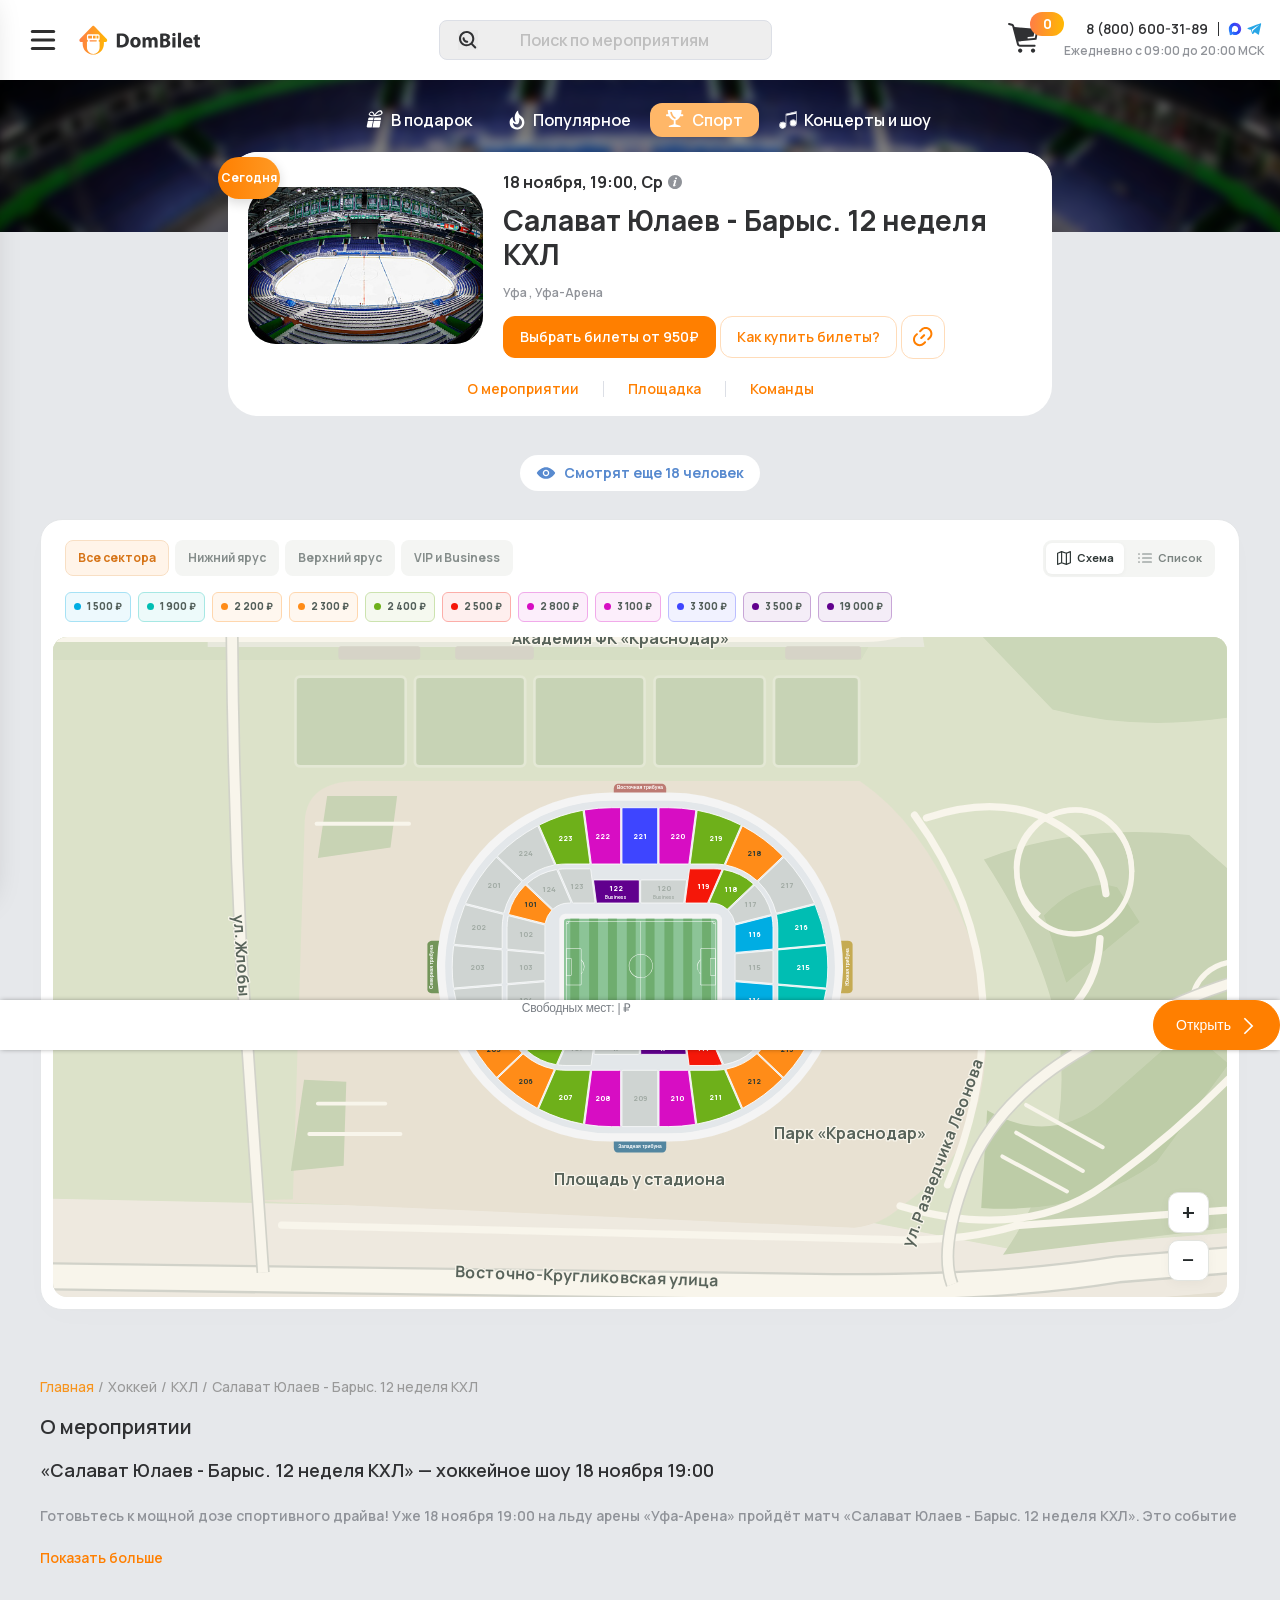
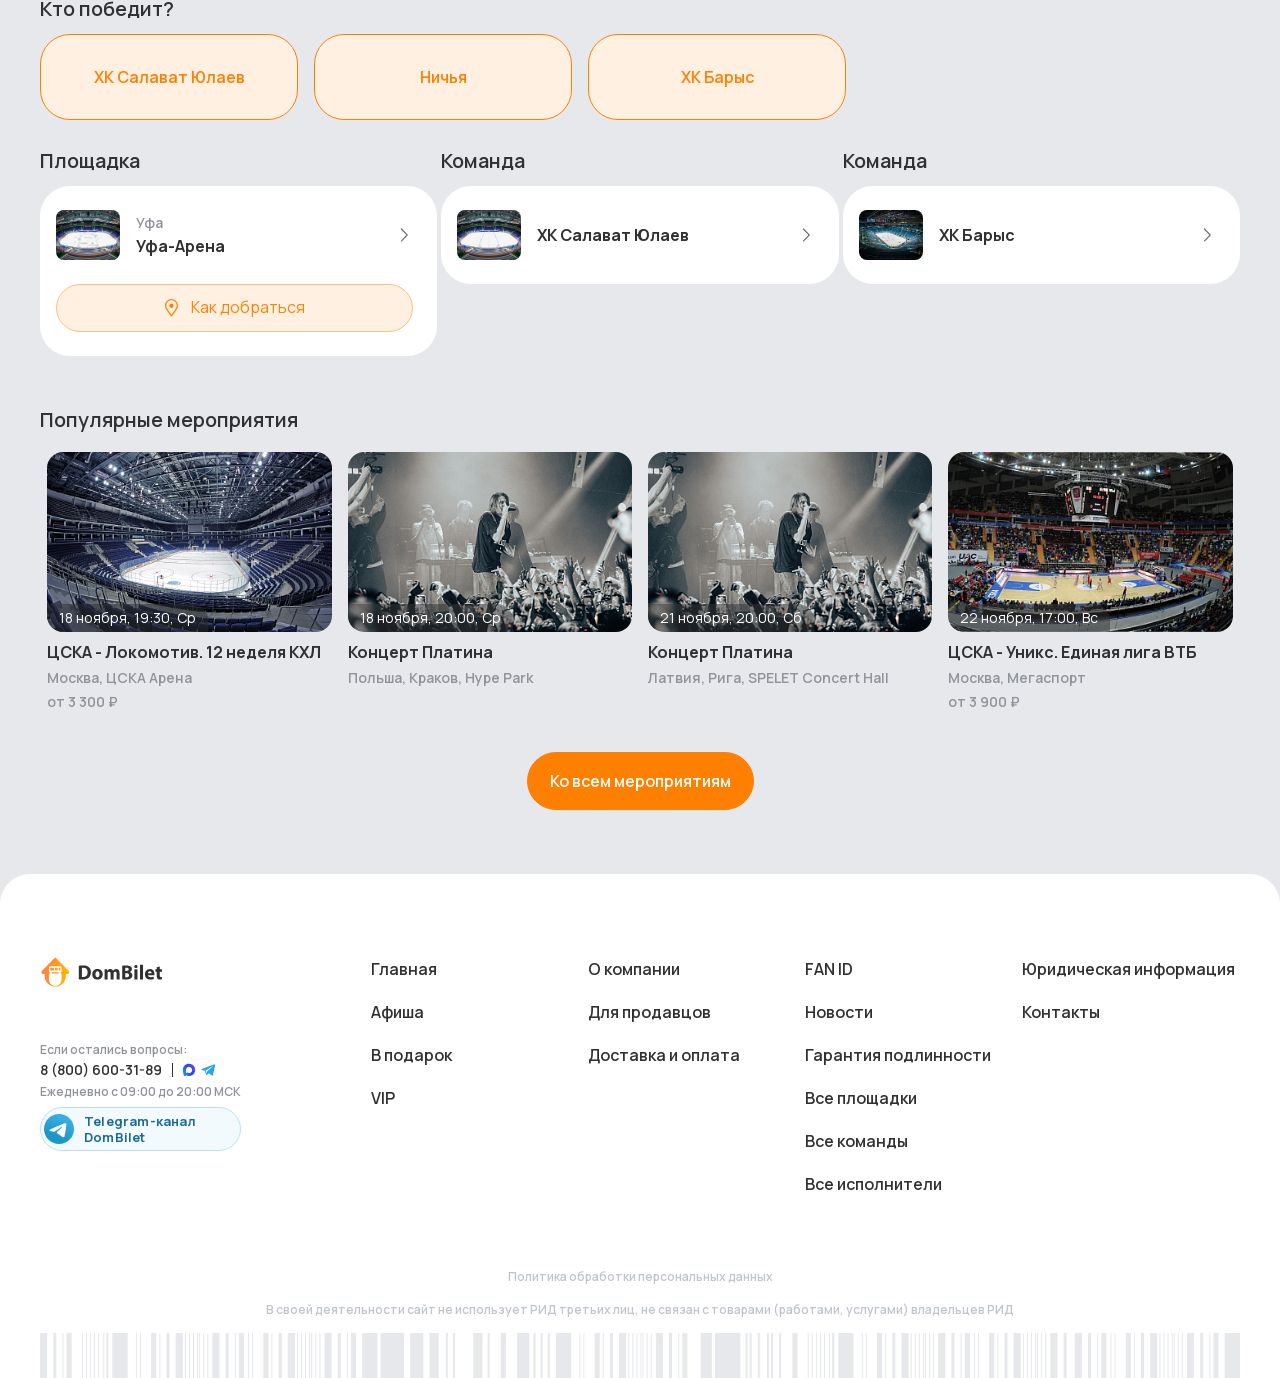
==== site/krasnodar/index.html @ 5fb75d9f "Separate Yas Marina premium zones from nearby objects" ====
<!DOCTYPE html>

<html class="webp" lang="ru">
<head>
<meta content="default-src 'self' data: blob:; script-src 'self' 'unsafe-inline' 'unsafe-eval'; style-src 'self' 'unsafe-inline'; img-src 'self' data: blob:; connect-src 'self'; font-src 'self' data:; form-action 'none'; frame-src 'none';" http-equiv="Content-Security-Policy"/><title>Салават Юлаев - Барыс. 12 неделя КХЛ,  Уфа, 18 ноября 19:00 — купить билеты на dombilet.ru</title>
<meta charset="utf-8"/>
<meta content="#FFFFFF" name="theme-color"/>
<meta content="telephone=no" name="format-detection"/>
<meta content="width=device-width, initial-scale=1.0" name="viewport"/>
<meta content="927cb28ad1be126b" name="yandex-verification"/>
<meta content="4dB3O5tws-q_3a4sKENKwFu6H9sQXQCLOlvoJntcr1E" name="google-site-verification"/>
<link href="../assets/3c4cfeed8372-favicon.ico" rel="icon" sizes="any"/>
<link href="../assets/720927003d61-favicon.svg" rel="icon" type="image/svg+xml"/>
<link href="../assets/5d8e3d32ad86-apple-touch-icon.png" rel="apple-touch-icon"/>
<link href="../assets/6e34c2280c79-site.webmanifest" rel="manifest"/>
<link href="../assets/3c4cfeed8372-favicon.ico" rel="shortcut icon"/>
<meta content="text/html; charset=utf-8" http-equiv="Content-Type"/>
<meta content="index, follow" name="robots"/>
<meta content="Keywords" name="keywords"/>
<meta content="Билеты на Салават Юлаев - Барыс. 12 неделя КХЛ, Уфа. Начало 18 ноября 19:00 на площадке Уфа-Арена. Выбирайте лучшие места и покупайте билеты с гарантией подлинности на dombilet.ru быстро, удобно, безопасно." name="description"/>
<link href="https://dombilet.ru/sport/hockey/khl/salavat-yulaev-barys-12-nedelya-kkhl/" rel="canonical"/>
<link href="../assets/f76cd9af6daa-page_17370873069738db4c8d6cca60e03076_v1.css?v=20261118-fonts" rel="stylesheet" type="text/css"/>
<link data-template-style="true" href="../assets/5791c54c05a1-template_c410a1cf20f54727c62c4acd4403682b_v1.css?v=20261118-fonts" rel="stylesheet" type="text/css"/>
<script>if(!window.BX)window.BX={};if(!window.BX.message)window.BX.message=function(mess){if(typeof mess==='object'){for(let i in mess) {BX.message[i]=mess[i];} return true;}};</script>
<script>(window.BX||top.BX).message({"JS_CORE_LOADING":"Загрузка...","JS_CORE_NO_DATA":"- Нет данных -","JS_CORE_WINDOW_CLOSE":"Закрыть","JS_CORE_WINDOW_EXPAND":"Развернуть","JS_CORE_WINDOW_NARROW":"Свернуть в окно","JS_CORE_WINDOW_SAVE":"Сохранить","JS_CORE_WINDOW_CANCEL":"Отменить","JS_CORE_WINDOW_CONTINUE":"Продолжить","JS_CORE_H":"ч","JS_CORE_M":"м","JS_CORE_S":"с","JSADM_AI_HIDE_EXTRA":"Скрыть лишние","JSADM_AI_ALL_NOTIF":"Показать все","JSADM_AUTH_REQ":"Требуется авторизация!","JS_CORE_WINDOW_AUTH":"Войти","JS_CORE_IMAGE_FULL":"Полный размер"});</script>
<script src="../assets/1ee7920799cd-core.min.js"></script>
<script>BX.Runtime.registerExtension({"name":"main.core","namespace":"BX","loaded":true});</script>
<script>BX.setJSList(["\/bitrix\/js\/main\/core\/core_ajax.js","\/bitrix\/js\/main\/core\/core_promise.js","\/bitrix\/js\/main\/polyfill\/promise\/js\/promise.js","\/bitrix\/js\/main\/loadext\/loadext.js","\/bitrix\/js\/main\/loadext\/extension.js","\/bitrix\/js\/main\/polyfill\/promise\/js\/promise.js","\/bitrix\/js\/main\/polyfill\/find\/js\/find.js","\/bitrix\/js\/main\/polyfill\/includes\/js\/includes.js","\/bitrix\/js\/main\/polyfill\/matches\/js\/matches.js","\/bitrix\/js\/ui\/polyfill\/closest\/js\/closest.js","\/bitrix\/js\/main\/polyfill\/fill\/main.polyfill.fill.js","\/bitrix\/js\/main\/polyfill\/find\/js\/find.js","\/bitrix\/js\/main\/polyfill\/matches\/js\/matches.js","\/bitrix\/js\/main\/polyfill\/core\/dist\/polyfill.bundle.js","\/bitrix\/js\/main\/core\/core.js","\/bitrix\/js\/main\/polyfill\/intersectionobserver\/js\/intersectionobserver.js","\/bitrix\/js\/main\/lazyload\/dist\/lazyload.bundle.js","\/bitrix\/js\/main\/polyfill\/core\/dist\/polyfill.bundle.js","\/bitrix\/js\/main\/parambag\/dist\/parambag.bundle.js"]);
</script>
<script>BX.Runtime.registerExtension({"name":"jquery","namespace":"window","loaded":true});</script>
<script>(window.BX||top.BX).message({"LANGUAGE_ID":"ru","FORMAT_DATE":"DD.MM.YYYY","FORMAT_DATETIME":"DD.MM.YYYY HH:MI:SS","COOKIE_PREFIX":"BITRIX_SM","SERVER_TZ_OFFSET":"10800","UTF_MODE":"Y","SITE_ID":"s1","SITE_DIR":"\/","USER_ID":"","SERVER_TIME":1794953131,"USER_TZ_OFFSET":0,"USER_TZ_AUTO":"Y","bitrix_sessid":"2fbe5c53769d8d0bcac6fee58060490a"});</script>
<script src="../assets/fd24740e4cf0-jquery-1.12.4.min.js"></script><script src="../fixtures.js"></script><script src="../local-preview.js?v=6"></script>
<script>BX.setJSList(["\/local\/templates\/dombilet2.0\/components\/bitrix\/catalog.element\/.default\/script.js","\/local\/components\/tickets\/vote\/templates\/.default\/script.js","\/local\/templates\/dombilet2.0\/components\/bitrix\/catalog.element\/.default\/js\/bootstrap.js","\/local\/templates\/dombilet2.0\/components\/bitrix\/catalog.element\/.default\/js\/leaflet.min.js","\/local\/templates\/dombilet2.0\/components\/bitrix\/catalog.element\/.default\/js\/jquery.fancybox.min.js","\/local\/templates\/dombilet2.0\/components\/bitrix\/catalog.element\/.default\/js\/LSVGLayer.js","\/local\/templates\/dombilet2.0\/components\/bitrix\/catalog.element\/.default\/js\/multiple-select.js","\/local\/templates\/dombilet2.0\/components\/bitrix\/catalog.element\/.default\/js\/csrf.js","\/local\/templates\/dombilet2.0\/components\/bitrix\/catalog.element\/.default\/js\/SmoothWheelZoom.js","\/local\/templates\/dombilet2.0\/components\/bitrix\/catalog.element\/.default\/js\/jquery.sticky-kit.js","\/local\/templates\/dombilet2.0\/components\/bitrix\/catalog.element\/.default\/js\/init_interface.js","\/local\/templates\/dombilet2.0\/components\/bitrix\/catalog.element\/.default\/js\/script_buy.js","\/local\/templates\/dombilet2.0\/assets\/js\/country-data.js","\/local\/templates\/dombilet2.0\/assets\/js\/simple-phone-mask.js","\/bitrix\/components\/bitrix\/search.title\/script.js","\/local\/templates\/dombilet2.0\/components\/bitrix\/search.title\/top-menu\/script.js","\/local\/templates\/dombilet2.0\/components\/bitrix\/search.title\/popup-search\/script.js","\/local\/components\/tickets\/top.button\/templates\/.default\/script.js"]);</script>
<script>BX.setCSSList(["\/local\/templates\/dombilet2.0\/components\/bitrix\/catalog.element\/.default\/style.css","\/local\/components\/tickets\/vote\/templates\/.default\/style.css","\/local\/templates\/dombilet2.0\/components\/bitrix\/catalog.element\/.default\/css\/bootstrap.css","\/local\/templates\/dombilet2.0\/components\/bitrix\/catalog.element\/.default\/css\/leaflet.css","\/local\/templates\/dombilet2.0\/components\/bitrix\/catalog.element\/.default\/css\/jquery.fancybox.min.css","\/local\/templates\/dombilet2.0\/assets\/css\/simple-phone-mask.css","\/local\/templates\/dombilet2.0\/components\/bitrix\/breadcrumb\/dombilet.sections\/style.css","\/local\/templates\/dombilet2.0\/assets\/css\/style.min.css","\/local\/templates\/dombilet2.0\/components\/bitrix\/search.title\/top-menu\/style.css","\/local\/templates\/dombilet2.0\/components\/bitrix\/search.title\/popup-search\/style.css","\/local\/components\/tickets\/group.tickets.popup\/templates\/orange\/style.css","\/local\/components\/tickets\/top.button\/templates\/.default\/style.css"]);</script>
<script src="../assets/39234f7bb2ab-template_602bebb4aa63c55a0d07e5e7d545b775_v1.js"></script>
<script src="../assets/441320418728-page_9b06301712d794bcfd93d928ab07b9fc_v1.js"></script>
<!-- Подключение метатегов и стилей -->
</head>
<body class="">
<div hidden="" id="sm-menu-content">
<a href="https://dombilet.ru/">
<img alt="Картинка" class="sm-logo" loading="lazy" src="../assets/a990c247d8c1-logo.svg"/>
</a>
<ul class="sm-menu-points">
<li><a href="https://dombilet.ru/afisha/">Афиша</a></li>
<li><a href="https://dombilet.ru/sertificat/">В подарок</a></li>
<li><a href="https://dombilet.ru/vip/">VIP</a></li>
<li><a href="https://dombilet.ru/team/">Все команды</a></li>
<li><a href="https://dombilet.ru/stadium/">Все площадки</a></li>
<li><a href="https://dombilet.ru/artist/">Все исполнители</a></li>
<li><a href="https://dombilet.ru/about-company/">О компании</a></li>
<li><a href="https://dombilet.ru/authenticity-guarantee/">Гарантия подлинности</a></li>
<li><a href="https://dombilet.ru/delivery-and-payment/">Доставка и оплата</a></li>
<li><a href="https://dombilet.ru/for-sellers/">Для продавцов</a></li>
<li><a href="https://dombilet.ru/fan-id/">FAN ID</a></li>
<li><a href="https://dombilet.ru/news/">Новости</a></li>
<li><a href="https://dombilet.ru/legal/offer/">Оферта</a></li>
<li><a href="https://dombilet.ru/contacts/">Контакты</a></li>
</ul>
<div class="contacts-info_wrapper sm-contacts-info">
<div class="contacts-info__text sm-first-text">Если остались вопросы:</div>
<div class="contacts-info__row">
<a class="contacts-info__phone" href="tel:88006003189">8 (800) 600-31-89</a>
<a class="contacts-info__whatsapp" href="https://max.ru/u/f9LHodD0cOLI2wngvTqgyMmjynvBsDkiEKffX438UYBsqbY5XTEf1xtTW04" target="_blank">
<img alt="Max" src="../assets/a9525af520ec-max.svg"/>
</a>
<a class="contacts-info__telegram" href="https://t.me/+79283333755?text=%D0%97%D0%B4%D1%80%D0%B0%D0%B2%D1%81%D1%82%D0%B2%D1%83%D0%B9%D1%82%D0%B5%21%0A%D0%9F%D0%B8%D1%88%D1%83%20%D0%B2%D0%B0%D0%BC%20%D1%81%20%D1%81%D0%B0%D0%B9%D1%82%D0%B0%20dombilet.ru%0A%D0%BF%D0%BE%20%D1%81%D0%BB%D0%B5%D0%B4%D1%83%D1%8E%D1%89%D0%B5%D0%BC%D1%83%20%D0%B2%D0%BE%D0%BF%D1%80%D0%BE%D1%81%D1%83%3A%0A" target="_blank">
<img alt="Telegram" src="../assets/641e4399e596-tg.svg"/>
</a>
</div>
<div class="contacts-info__text">Ежедневно с 09:00 до 20:00 МСК</div>
<a class="tg-button mobile_place" href="https://t.me/s/DomBilet_Concierge/" rel="noopener noreferrer" target="_blank">
<span class="tg-icon">
<svg fill="none" height="48" viewbox="0 0 48 48" width="48" xmlns="http://www.w3.org/2000/svg">
<path d="M24 48C37.2548 48 48 37.2548 48 24C48 10.7452 37.2548 0 24 0C10.7452 0 0 10.7452 0 24C0 37.2548 10.7452 48 24 48Z" fill="url(#paint0_linear_burger)"></path>
<path d="M8.93822 25.174C11.7438 23.6286 14.8756 22.3388 17.8018 21.0424C22.836 18.919 27.8902 16.8324 32.9954 14.8898C33.9887 14.5588 35.7734 14.2351 35.9484 15.7071C35.8526 17.7907 35.4584 19.8621 35.188 21.9335C34.5017 26.4887 33.7085 31.0283 32.935 35.5685C32.6685 37.0808 30.774 37.8637 29.5618 36.8959C26.6486 34.9281 23.713 32.9795 20.837 30.9661C19.8949 30.0088 20.7685 28.6341 21.6099 27.9505C24.0093 25.5859 26.5539 23.5769 28.8279 21.0901C29.4413 19.6088 27.6289 20.8572 27.0311 21.2397C23.7463 23.5033 20.5419 25.9051 17.0787 27.8945C15.3097 28.8683 13.2479 28.0361 11.4797 27.4927C9.89428 26.8363 7.57106 26.175 8.93806 25.1741L8.93822 25.174Z" fill="white"></path>
<defs>
<lineargradient gradientunits="userSpaceOnUse" id="paint0_linear_burger" x1="18.0028" x2="6.0028" y1="2.0016" y2="30">
<stop stop-color="#37AEE2"></stop>
<stop offset="1" stop-color="#1E96C8"></stop>
</lineargradient>
</defs>
</svg>
</span>
<span class="tg-text">Telegram-канал DomBilet</span>
</a>
</div>
</div>
<script type="application/ld+json">
{
    "@context": "https://schema.org",
    "@type": "SiteNavigationElement",
    "@id": "https://dombilet.ru/#nav-main",
    "name": "Главное меню",
    "hasPart": [
        {
            "@type": "SiteNavigationElement",
            "position": 1,
            "name": "Афиша",
            "url": "https://dombilet.ru/afisha/"
        },
        {
            "@type": "SiteNavigationElement",
            "position": 2,
            "name": "В подарок",
            "url": "https://dombilet.ru/sertificat/"
        },
        {
            "@type": "SiteNavigationElement",
            "position": 3,
            "name": "VIP",
            "url": "https://dombilet.ru/vip/"
        },
        {
            "@type": "SiteNavigationElement",
            "position": 4,
            "name": "Все команды",
            "url": "https://dombilet.ru/team/"
        },
        {
            "@type": "SiteNavigationElement",
            "position": 5,
            "name": "Все площадки",
            "url": "https://dombilet.ru/stadium/"
        },
        {
            "@type": "SiteNavigationElement",
            "position": 6,
            "name": "Все исполнители",
            "url": "https://dombilet.ru/artist/"
        },
        {
            "@type": "SiteNavigationElement",
            "position": 7,
            "name": "О компании",
            "url": "https://dombilet.ru/about-company/"
        },
        {
            "@type": "SiteNavigationElement",
            "position": 8,
            "name": "Гарантия подлинности",
            "url": "https://dombilet.ru/authenticity-guarantee/"
        },
        {
            "@type": "SiteNavigationElement",
            "position": 9,
            "name": "Доставка и оплата",
            "url": "https://dombilet.ru/delivery-and-payment/"
        },
        {
            "@type": "SiteNavigationElement",
            "position": 10,
            "name": "Для продавцов",
            "url": "https://dombilet.ru/for-sellers/"
        },
        {
            "@type": "SiteNavigationElement",
            "position": 11,
            "name": "FAN ID",
            "url": "https://dombilet.ru/fan-id/"
        },
        {
            "@type": "SiteNavigationElement",
            "position": 12,
            "name": "Новости",
            "url": "https://dombilet.ru/news/"
        },
        {
            "@type": "SiteNavigationElement",
            "position": 13,
            "name": "Оферта",
            "url": "https://dombilet.ru/legal/offer/"
        },
        {
            "@type": "SiteNavigationElement",
            "position": 14,
            "name": "Контакты",
            "url": "https://dombilet.ru/contacts/"
        }
    ]
}
</script>
<div class="wrapper">
<header class="header">
<div class="header__top top-header js-top-header" data-scroll="10" data-scroll-show="">
<div class="top-header__wrapper js-header-wrapper">
<!-- Панель администрирования -->
<div class="top-header__container event_page" data-lp="">
<div class="top-header__body">
<div class="logo-menu-wrapper">
<svg class="sm-trigger" fill="none" height="56" viewbox="0 0 56 56" width="56" xmlns="http://www.w3.org/2000/svg">
<rect fill="#2F2F2F" height="3.04348" rx="1.52174" width="24.3478" x="15.8242" y="17.9551"></rect>
<rect fill="#2F2F2F" height="3.04348" rx="1.52174" width="24.3478" x="15.8242" y="26.4785"></rect>
<rect fill="#2F2F2F" height="3.04348" rx="1.52174" width="24.3478" x="15.8242" y="35.002"></rect>
</svg>
<svg class="search-icon-to-heder hidden-desktop" data-popup="#popup-search" fill="none" height="25" viewbox="0 0 25 25" width="25" xmlns="http://www.w3.org/2000/svg">
<path d="M11.7666 0.334488C17.3849 0.619263 21.8523 5.2656 21.8525 10.9546L21.8389 11.5015C21.7232 13.7826 20.8889 15.8745 19.5576 17.5542L24.1914 22.188C24.7547 22.7513 24.7547 23.6648 24.1914 24.228C23.6282 24.791 22.7155 24.791 22.1523 24.228L17.4746 19.5513C15.7191 20.8308 13.5584 21.5874 11.2197 21.5874L10.6719 21.5737C5.23487 21.2979 0.875199 16.9385 0.599609 11.5015L0.585938 10.9546C0.586167 5.08209 5.34715 0.320816 11.2197 0.320816L11.7666 0.334488ZM11.2197 3.20558C6.94028 3.20558 3.47093 6.67521 3.4707 10.9546C3.47087 15.2341 6.94024 18.7036 11.2197 18.7036C15.4991 18.7035 18.9686 15.234 18.9688 10.9546C18.9685 6.67531 15.499 3.20574 11.2197 3.20558ZM6.99902 8.95753C7.79555 8.95753 8.44134 9.60341 8.44141 10.3999C8.44141 12.3459 10.0188 13.9233 11.9648 13.9234C12.7613 13.9234 13.4071 14.5693 13.4072 15.3657C13.4072 16.1623 12.7614 16.8081 11.9648 16.8081C8.42572 16.808 5.55664 13.9391 5.55664 10.3999C5.55671 9.60341 6.2025 8.95753 6.99902 8.95753Z" fill="#303133"></path>
</svg>
<a class="top-header__logo logo hidden-mobile" href="https://dombilet.ru/">
<img alt="Картинка" loading="lazy" src="../assets/a990c247d8c1-logo.svg"/>
</a>
</div>
<div class="top-header__menu menu">
<a class="top-header__logo logo hidden-desktop" href="https://dombilet.ru/">
<img alt="Картинка" loading="lazy" src="../assets/a990c247d8c1-logo.svg"/>
</a>
<div class="interface-box__main_top-menu main-interface-box hidden-mobile">
<div class="main-interface-box__search search-form" id="title-search-topmenu">
<form action="" class="search-form__item">
<button class="search-form__btn" type="submit">
<svg fill="none" height="18" viewbox="0 0 18 18" width="18" xmlns="http://www.w3.org/2000/svg">
<path d="M8.0498 0.00976562C12.0952 0.21467 15.3125 3.55993 15.3125 7.65625L15.3027 8.0498C15.2195 9.69229 14.6179 11.1977 13.6592 12.4072L16.9961 15.7441C17.4014 16.1497 17.4015 16.8074 16.9961 17.2129C16.5906 17.6182 15.9329 17.6181 15.5273 17.2129L12.1602 13.8457C10.8961 14.767 9.34006 15.3125 7.65625 15.3125L7.26172 15.3027C3.34721 15.1041 0.208241 11.9644 0.00976562 8.0498L0 7.65625C0 3.42794 3.42795 6.72675e-05 7.65625 0L8.0498 0.00976562ZM7.65625 2.07715C4.57501 2.07722 2.07715 4.57499 2.07715 7.65625C2.07744 10.7373 4.57518 13.2353 7.65625 13.2354C10.7373 13.2353 13.2351 10.7373 13.2354 7.65625C13.2354 4.57499 10.7375 2.07722 7.65625 2.07715ZM4.61719 6.21875C5.19071 6.21875 5.65527 6.68331 5.65527 7.25684C5.65554 8.65768 6.79152 9.79378 8.19238 9.79395C8.76581 9.79395 9.23128 10.2586 9.23145 10.832C9.23118 11.4053 8.76575 11.8711 8.19238 11.8711C5.64446 11.8709 3.57937 9.80473 3.5791 7.25684C3.5791 6.68331 4.04366 6.21875 4.61719 6.21875Z" fill="#303133"></path>
</svg>
</button>
<input autocomplete="off" class="search-form__input" data-error="Ошибка" data-placeholder="Поиск по мероприятиям" data-value="Поиск по мероприятиям" id="title-search-input-topmenu" name="q" placeholder="Поиск по мероприятиям" type="text"/>
<button class="search-form__btn search-form__btn_reset search-form__btn_reset-hidden" id="searchClose" style="background-color: transparent;" type="reset">
<svg fill="none" height="18" viewbox="0 0 13 13" width="18" xmlns="http://www.w3.org/2000/svg">
<path d="M5.50987 6.125L4.26562 4.89431C4.18367 4.80302 4.14269 4.69817 4.14269 4.57975C4.14269 4.46133 4.186 4.35881 4.27262 4.27219C4.35925 4.18556 4.46177 4.14225 4.58019 4.14225C4.6986 4.14225 4.80346 4.18323 4.89475 4.26519L6.12544 5.50944L7.35612 4.26519C7.48387 4.14677 7.62738 4.11031 7.78662 4.15581C7.94588 4.20131 8.0484 4.30383 8.09419 4.46338C8.13998 4.62292 8.10352 4.76642 7.98481 4.89388L6.74056 6.12456L7.98481 7.35525C8.10323 7.483 8.13969 7.6265 8.09419 7.78575C8.04869 7.945 7.94617 8.04752 7.78662 8.09331C7.62708 8.1391 7.48358 8.10265 7.35612 7.98394L6.12544 6.73969L4.89475 7.98394C4.80346 8.0659 4.6986 8.10688 4.58019 8.10688C4.46177 8.10688 4.35925 8.06356 4.27262 7.97694C4.186 7.89031 4.14269 7.78779 4.14269 7.66938C4.14269 7.55096 4.18367 7.4461 4.26562 7.35481L5.50987 6.125ZM6.125 11.375C7.61075 11.3385 8.848 10.8258 9.83675 9.83675C10.8255 8.84771 11.3383 7.61046 11.375 6.125C11.3385 4.63925 10.8258 3.402 9.83675 2.41325C8.84771 1.4245 7.61046 0.91175 6.125 0.875C4.63925 0.911458 3.402 1.42421 2.41325 2.41325C1.4245 3.40229 0.91175 4.63954 0.875 6.125C0.911458 7.61075 1.42421 8.848 2.41325 9.83675C3.40229 10.8255 4.63954 11.3383 6.125 11.375ZM6.125 12.25C4.39308 12.2045 2.95065 11.6053 1.79769 10.4523C0.644729 9.29935 0.0455 7.85692 0 6.125C0.0455 4.39308 0.644729 2.95065 1.79769 1.79769C2.95065 0.644729 4.39308 0.0455 6.125 0C7.85692 0.0455 9.29935 0.644729 10.4523 1.79769C11.6053 2.95065 12.2045 4.39308 12.25 6.125C12.2045 7.85692 11.6053 9.29935 10.4523 10.4523C9.29935 11.6053 7.85692 12.2045 6.125 12.25Z" fill="#C1C5C9"></path>
</svg>
</button>
</form>
<div class="search-form__menu menu-search"></div>
</div>
</div>
<script>
	BX.ready(function(){
		new JCTitleSearchNewTopMenu({
			'AJAX_PAGE' : '/sport/hockey/khl/salavat-yulaev-barys-12-nedelya-kkhl/',
			'CONTAINER_ID': 'title-search-topmenu',
			'INPUT_ID': 'title-search-input-topmenu',
			'MIN_QUERY_LEN': 2
		});
	});
</script>
</div>
<div class="top-header__contacts contacts-info">
<a class="cart-info-link" href="https://dombilet.ru/cart/">
<span class="cart-sticker cart-count-products">0</span>
<svg fill="none" height="30" viewbox="0 0 31 30" width="31" xmlns="http://www.w3.org/2000/svg">
<path clip-rule="evenodd" d="M12.1818 25.3829C13.3729 25.3831 14.339 26.3489 14.339 27.5402C14.3386 28.731 13.3727 29.6962 12.1818 29.6964C10.9909 29.6963 10.0249 28.731 10.0246 27.5402C10.0246 26.3489 10.9906 25.3831 12.1818 25.3829ZM25.0382 25.3829C26.2291 25.3833 27.1943 26.3483 27.1945 27.5392C27.1944 28.7301 26.2292 29.696 25.0382 29.6964C23.8471 29.6963 22.8811 28.7303 22.881 27.5392C22.8812 26.3481 23.8472 25.3831 25.0382 25.3829ZM0.0333429 0.744267C0.174796 0.210804 0.722517 -0.107481 1.256 0.0333297L4.09877 0.787236C5.14338 1.06436 5.958 1.8823 6.23159 2.92786L6.51967 4.02845L29.547 6.04602C29.7523 6.06392 29.9406 6.16688 30.0665 6.3302C30.1919 6.49358 30.2432 6.70236 30.2081 6.9054L28.5861 16.2316C28.5289 16.558 28.2607 16.8063 27.9308 16.838L10.3107 18.5197L10.9406 20.9259C11.0558 21.3654 11.454 21.6717 11.9083 21.672H26.5812C27.1332 21.6722 27.581 22.12 27.5812 22.672C27.5811 23.224 27.1332 23.6718 26.5812 23.672H11.9083C10.5443 23.6717 9.35136 22.7514 9.006 21.4318L4.29701 3.43372C4.2058 3.08525 3.93425 2.81222 3.58608 2.71985L0.74428 1.96692C0.211133 1.82518 -0.107567 1.27761 0.0333429 0.744267ZM27.3888 8.0802C26.9822 8.00271 26.5897 8.26938 26.5119 8.67591L25.5939 13.4825L20.1603 14.1017C19.749 14.1486 19.4537 14.5205 19.5001 14.9318C19.547 15.3433 19.9187 15.6388 20.3302 15.5919L26.3126 14.9113L26.8615 14.8488L26.965 14.3068L27.9855 8.95716C28.0628 8.55043 27.7955 8.15779 27.3888 8.0802Z" fill="#303133" fill-rule="evenodd"></path>
</svg>
</a>
<div class="contacts-info_wrapper hidden-mobile">
<div class="contacts-info__text">Если остались вопросы:</div>
<div class="contacts-info__row">
<a class="contacts-info__phone" href="tel:88006003189">8 (800) 600-31-89</a>
<a class="contacts-info__whatsapp" href="https://max.ru/u/f9LHodD0cOLI2wngvTqgyMmjynvBsDkiEKffX438UYBsqbY5XTEf1xtTW04" target="_blank">
<img alt="Max" src="../assets/a9525af520ec-max.svg"/>
</a>
<a class="contacts-info__telegram" href="https://t.me/+79283333755?text=%D0%97%D0%B4%D1%80%D0%B0%D0%B2%D1%81%D1%82%D0%B2%D1%83%D0%B9%D1%82%D0%B5%21%0A%D0%9F%D0%B8%D1%88%D1%83%20%D0%B2%D0%B0%D0%BC%20%D1%81%20%D1%81%D0%B0%D0%B9%D1%82%D0%B0%20dombilet.ru%0A%D0%BF%D0%BE%20%D1%81%D0%BB%D0%B5%D0%B4%D1%83%D1%8E%D1%89%D0%B5%D0%BC%D1%83%20%D0%B2%D0%BE%D0%BF%D1%80%D0%BE%D1%81%D1%83%3A%0A" target="_blank">
<img alt="Telegram" src="../assets/641e4399e596-tg.svg"/>
</a>
</div>
<div class="contacts-info__text">Ежедневно с 09:00 до 20:00 МСК</div>
</div>
</div>
</div>
</div>
</div>
</div>
<div class="header__body body-header event_page" style="background-image: url(../assets/f3dfbfe6ab80-zxmy34wfqvzfbhjkre1frn9cy9cjg8rr.jpeg)">
<div class="body-header__container">
<div class="body-header__content">
<div class="mobile-menu__icon-wrapper">
<svg class="sm-trigger icon-menu" fill="none" height="56" viewbox="0 0 56 56" width="56" xmlns="http://www.w3.org/2000/svg">
<rect fill="#fff" height="3.04348" rx="1.52174" width="24.3478" x="15.8242" y="17.9551"></rect>
<rect fill="#fff" height="3.04348" rx="1.52174" width="24.3478" x="15.8242" y="26.4785"></rect>
<rect fill="#fff" height="3.04348" rx="1.52174" width="24.3478" x="15.8242" y="35.002"></rect>
</svg>
<svg class="search-icon-mob" data-popup="#popup-search" fill="none" height="25" viewbox="0 0 25 25" width="25" xmlns="http://www.w3.org/2000/svg">
<path d="M10.8662 0.0136719C16.3269 0.290332 20.6689 4.80555 20.6689 10.335L20.6562 10.8662C20.5494 12.9747 19.8082 14.9145 18.623 16.5039L24.0986 21.9785C24.6841 22.5642 24.684 23.5139 24.0986 24.0996C23.5128 24.6854 22.5623 24.6854 21.9766 24.0996L16.501 18.624C14.7793 19.9066 12.6469 20.6689 10.335 20.6689L9.80273 20.6562C4.51831 20.3883 0.281406 16.1507 0.0136719 10.8662L0 10.335C0 4.62728 4.62728 0 10.335 0L10.8662 0.0136719ZM10.335 3C6.28413 3 3 6.28413 3 10.335C3.00016 14.3857 6.28423 17.6689 10.335 17.6689C14.3856 17.6688 17.6688 14.3856 17.6689 10.335C17.6689 6.28423 14.3857 3.00016 10.335 3Z" fill="white"></path>
</svg>
</div>
<div class="body-header__logo-wrapper">
<a class="body-header__logo logo" href="https://dombilet.ru/">
<svg fill="none" height="56" viewbox="0 0 170 56" width="170" xmlns="http://www.w3.org/2000/svg">
<path d="M22.0878 32.2351V30.2927H20.4443C20.0646 30.2948 19.6927 30.1846 19.375 29.976C19.0573 29.7673 18.8078 29.4694 18.6576 29.1194C18.5075 28.7694 18.4633 28.3827 18.5307 28.0077C18.598 27.6326 18.7738 27.2858 19.0363 27.0104L32.2949 13.1331C32.4771 12.9428 32.6957 12.7914 32.9377 12.688C33.1796 12.5846 33.4399 12.5312 33.7029 12.5312C33.9658 12.5312 34.2261 12.5846 34.4681 12.688C34.71 12.7914 34.9286 12.9428 35.1109 13.1331L48.3695 27.0104C48.6319 27.2858 48.8077 27.6326 48.8751 28.0077C48.9424 28.3827 48.8983 28.7694 48.7481 29.1194C48.598 29.4694 48.3485 29.7673 48.0308 29.976C47.713 30.1846 47.3411 30.2948 46.9615 30.2927H45.3156V32.2355C45.3156 35.327 44.0921 38.2918 41.9142 40.4778C39.7362 42.6638 36.7823 43.8918 33.7023 43.8918C30.6222 43.8918 27.6683 42.6638 25.4904 40.4778C23.3125 38.2918 22.0889 35.327 22.0889 32.2355L22.0878 32.2351ZM26.7898 23.5662V27.7948C27.0832 27.7948 27.3645 27.9118 27.5719 28.12C27.7794 28.3282 27.8959 28.6105 27.8959 28.905C27.8959 29.1994 27.7794 29.4818 27.5719 29.69C27.3645 29.8982 27.0832 30.0152 26.7898 30.0152V36.1035C26.7898 39.9935 29.9612 43.2703 33.8361 43.1966C35.6462 43.1614 37.3703 42.4148 38.6379 41.1174C39.9056 39.8199 40.6155 38.0751 40.6151 36.258V30.0144C40.3218 30.0144 40.0404 29.8974 39.833 29.6892C39.6256 29.481 39.509 29.1986 39.509 28.9042C39.509 28.6098 39.6256 28.3274 39.833 28.1192C40.0404 27.911 40.3218 27.794 40.6151 27.794V23.5662C40.6151 23.3378 40.5703 23.1117 40.4832 22.9007C40.3961 22.6897 40.2684 22.4981 40.1075 22.3367C39.9466 22.1752 39.7555 22.0472 39.5453 21.9599C39.335 21.8727 39.1097 21.8278 38.8822 21.828H28.5216C28.0623 21.828 27.6218 22.0111 27.297 22.3371C26.9723 22.663 26.7898 23.1052 26.7898 23.5662ZM37.2969 27.3793V22.9381H39.0384C39.1005 22.9381 39.1619 22.9504 39.2193 22.9743C39.2766 22.9981 39.3287 23.033 39.3726 23.0771C39.4165 23.1211 39.4513 23.1734 39.475 23.231C39.4988 23.2885 39.511 23.3502 39.511 23.4125V26.9045C39.511 27.0303 39.4612 27.151 39.3726 27.2399C39.284 27.3289 39.1638 27.3789 39.0384 27.3789L37.2969 27.3793ZM34.841 27.3793V22.9381H36.2236V27.3785L34.841 27.3793ZM33.9396 27.3793V22.9381H34.9929V27.3785L33.9396 27.3793ZM33.3865 27.3793V22.9381H34.0279V27.3785L33.3865 27.3793ZM30.9369 27.3793V22.9381H32.3206V27.3785L30.9369 27.3793ZM29.9549 27.3793V22.9381H31.4023V27.3785L29.9549 27.3793ZM28.3677 27.3793C28.3056 27.3793 28.2442 27.367 28.1869 27.3432C28.1295 27.3193 28.0774 27.2844 28.0335 27.2403C27.9897 27.1963 27.9548 27.144 27.9311 27.0864C27.9073 27.0289 27.8951 26.9672 27.8951 26.9049V23.4125C27.8951 23.3502 27.9073 23.2885 27.9311 23.231C27.9548 23.1734 27.9897 23.1211 28.0335 23.0771C28.0774 23.033 28.1295 22.9981 28.1869 22.9743C28.2442 22.9504 28.3056 22.9381 28.3677 22.9381H30.1073V27.3785L28.3677 27.3793Z" fill="white"></path>
<rect fill="white" height="1.01562" rx="0.507812" width="10.3594" x="28.4062" y="28.3867"></rect>
<path d="M68.0859 33.6006L69.4883 33.6846L69.3418 39.6729H66.9336L66.7666 36.1133H58.4951L58.3281 39.6729H55.8984L55.7734 33.6846L56.9668 33.6006C57.5322 32.6164 57.9925 31.5688 58.3066 30.459C58.6835 29.0352 58.8516 27.4855 58.8516 25.7686V22H68.0859V33.6006ZM76.0127 25.6221C79.1326 25.6221 81.2264 27.779 81.2266 30.8779C81.2266 34.6261 78.5673 36.3438 75.8242 36.3438C72.8299 36.3437 70.5264 34.3748 70.5264 31.0664C70.5265 27.7372 72.7043 25.6221 76.0127 25.6221ZM132.238 36.1133H129.056V28.3027H126.836V30.1875C126.836 32.6791 126.542 34.4166 125.391 35.3379C124.742 36.0288 123.842 36.3437 122.418 36.3438L122.062 33.873C122.543 33.7893 122.962 33.6002 123.213 33.3281C123.799 32.7209 123.884 31.7578 123.884 30.041V25.874H132.238V36.1133ZM139.355 25.6436C142.664 25.6436 143.92 28.2192 143.92 30.7529C143.92 31.2971 143.857 31.7785 143.815 32.0088H137.22C137.303 33.328 138.623 33.9561 140.109 33.9561C141.198 33.9561 142.078 33.8098 142.937 33.5166L143.355 35.6738C142.308 36.1136 141.03 36.3223 139.648 36.3223C136.173 36.3222 134.184 34.3121 134.184 31.1084C134.184 28.512 135.796 25.6436 139.355 25.6436ZM107.652 24.5967H101.454V27.0254C101.936 26.9626 102.627 26.9209 103.171 26.9209C104.595 26.9209 106.082 27.2766 107.149 28.0723C108.134 28.7842 108.783 29.8944 108.783 31.4648C108.783 32.8258 108.259 33.8937 107.442 34.6475C106.081 35.8408 103.862 36.2598 101.705 36.2598C100.135 36.2598 99.0039 36.1545 98.292 36.0498V22H107.652V24.5967ZM88.665 29.7471C88.8326 30.3543 89.1256 31.4019 89.335 32.3232H89.3975C89.5859 31.6324 89.9207 30.5016 90.2139 29.5176L91.3447 25.874H95.3652L95.9932 36.1133H93.041L92.874 32.0088C92.8531 31.1294 92.7895 29.6431 92.7686 28.4287H92.7061C92.3083 29.7894 92.2451 30.1244 91.7217 31.7783L90.3613 35.9453H88.0361L86.8223 31.8838C86.5501 30.9206 86.2147 29.4544 85.9844 28.4912H85.9004C85.8585 29.7683 85.8378 31.2127 85.7959 32.0713L85.6289 36.1133H82.7803L83.4932 25.874H87.5547L88.665 29.7471ZM113.777 29.0146C113.777 30.6479 113.694 31.7996 113.61 33.1816L113.694 33.2021C114.176 32.0298 114.447 31.2336 114.866 30.2705L116.855 25.874H120.751V36.1133H117.735V32.9932C117.735 31.4018 117.819 30.7317 117.924 28.5752H117.84C117.442 29.6848 117.191 30.3552 116.772 31.3184C116.123 32.7422 115.349 34.522 114.637 36.1133H110.763V25.874H113.777V29.0146ZM153.753 28.3232H150.779V36.1133H147.597V28.3232H144.623V25.874H153.753V28.3232ZM75.9082 27.9053C74.4006 27.9053 73.8145 29.4758 73.8145 30.9834C73.8146 32.7421 74.5473 34.0605 75.9082 34.0605C77.1645 34.0604 77.9395 32.8254 77.9395 30.9619C77.9394 29.4544 77.3529 27.9054 75.9082 27.9053ZM102.563 29.2871C102.208 29.2871 101.831 29.3283 101.454 29.3701V33.7891C101.81 33.8519 102.229 33.873 102.669 33.873C103.444 33.873 104.218 33.6207 104.741 33.1602C105.16 32.7624 105.433 32.1976 105.433 31.5068C105.433 30.7949 105.139 30.271 104.679 29.915C104.113 29.4753 103.317 29.2871 102.563 29.2871ZM61.8037 26.4805C61.8037 28.1138 61.5946 29.706 61.1758 31.1299C60.9245 31.9883 60.5678 32.8466 60.2119 33.5166H64.9023V24.5967H61.8037V26.4805ZM139.167 27.7578C137.827 27.7579 137.283 28.9935 137.199 29.8311H140.968C140.968 29.0563 140.633 27.7578 139.167 27.7578Z" fill="white"></path>
</svg>
</a>
</div>
<ul class="body-header__menu menu-body-header">
<li class="menu-body-header__item">
<a class="menu-body-header__link" href="https://dombilet.ru/sertificat/">
<svg>
<use xlink:href="../assets/d8a3f0e0c56e-icons.svg#present-w"></use>
</svg>
										В подарок				</a>
</li>
<li class="menu-body-header__item">
<a class="menu-body-header__link" href="https://dombilet.ru/afisha/filter/popular-is-true/apply/">
<svg>
<use xlink:href="../assets/8ba162301015-icons.svg#fire-w"></use>
</svg>
										Популярное				</a>
</li>
<li class="menu-body-header__item">
<a class="menu-body-header__link menu-body-header__select" href="https://dombilet.ru/sport/">
<svg>
<use xlink:href="../assets/035d0a5a3832-icons.svg#cubok-w"></use>
</svg>
										Спорт				</a>
</li>
<li class="menu-body-header__item">
<a class="menu-body-header__link" href="https://dombilet.ru/koncerty-i-shou/">
<svg>
<use xlink:href="../assets/9138bd223fa8-icons.svg#note-w"></use>
</svg>
										Концерты и шоу				</a>
</li>
</ul>
<script type="application/ld+json">
{
    "@context": "https://schema.org",
    "@type": "SiteNavigationElement",
    "@id": "https://dombilet.ru/#nav-categories",
    "name": "Категории афиши",
    "hasPart": [
        {
            "@type": "SiteNavigationElement",
            "position": 1,
            "name": "В подарок",
            "url": "https://dombilet.ru/sertificat/"
        },
        {
            "@type": "SiteNavigationElement",
            "position": 2,
            "name": "Популярное",
            "url": "https://dombilet.ru/afisha/filter/popular-is-true/apply/"
        },
        {
            "@type": "SiteNavigationElement",
            "position": 3,
            "name": "Спорт",
            "url": "https://dombilet.ru/sport/"
        },
        {
            "@type": "SiteNavigationElement",
            "position": 4,
            "name": "Концерты и шоу",
            "url": "https://dombilet.ru/koncerty-i-shou/"
        }
    ]
}
</script>
<a class="cart-info-link body-header__cart" href="https://dombilet.ru/cart/">
<span class="cart-sticker cart-count-products" id="mobile-cart__count-products">0</span>
<svg fill="none" height="30" viewbox="0 0 31 30" width="31" xmlns="http://www.w3.org/2000/svg">
<path clip-rule="evenodd" d="M12.1818 25.3829C13.3729 25.3831 14.339 26.3489 14.339 27.5402C14.3386 28.731 13.3727 29.6962 12.1818 29.6964C10.9909 29.6963 10.0249 28.731 10.0246 27.5402C10.0246 26.3489 10.9906 25.3831 12.1818 25.3829ZM25.0382 25.3829C26.2291 25.3833 27.1943 26.3483 27.1945 27.5392C27.1944 28.7301 26.2292 29.696 25.0382 29.6964C23.8471 29.6963 22.8811 28.7303 22.881 27.5392C22.8812 26.3481 23.8472 25.3831 25.0382 25.3829ZM0.0333429 0.744267C0.174796 0.210804 0.722517 -0.107481 1.256 0.0333297L4.09877 0.787236C5.14338 1.06436 5.958 1.8823 6.23159 2.92786L6.51967 4.02845L29.547 6.04602C29.7523 6.06392 29.9406 6.16688 30.0665 6.3302C30.1919 6.49358 30.2432 6.70236 30.2081 6.9054L28.5861 16.2316C28.5289 16.558 28.2607 16.8063 27.9308 16.838L10.3107 18.5197L10.9406 20.9259C11.0558 21.3654 11.454 21.6717 11.9083 21.672H26.5812C27.1332 21.6722 27.581 22.12 27.5812 22.672C27.5811 23.224 27.1332 23.6718 26.5812 23.672H11.9083C10.5443 23.6717 9.35136 22.7514 9.006 21.4318L4.29701 3.43372C4.2058 3.08525 3.93425 2.81222 3.58608 2.71985L0.74428 1.96692C0.211133 1.82518 -0.107567 1.27761 0.0333429 0.744267ZM27.3888 8.0802C26.9822 8.00271 26.5897 8.26938 26.5119 8.67591L25.5939 13.4825L20.1603 14.1017C19.749 14.1486 19.4537 14.5205 19.5001 14.9318C19.547 15.3433 19.9187 15.6388 20.3302 15.5919L26.3126 14.9113L26.8615 14.8488L26.965 14.3068L27.9855 8.95716C28.0628 8.55043 27.7955 8.15779 27.3888 8.0802Z" fill="#fff" fill-rule="evenodd"></path>
</svg>
</a>
</div>
</div>
</div>
</header>
<main class="page page_events">
<section class="page__obzor-card card-obzor">
<div class="card-obzor__container">
<div class="card-obzor__box card-obzor__box_artist obzor-box new_obzor-box">
<div class="obzor-box__inner">
<div class="obzor-box__img-ibg">
<div class="obzor-box__badge">
<span>Сегодня</span>
</div>
<img alt="Картинка" loading="lazy" src="../assets/f3dfbfe6ab80-zxmy34wfqvzfbhjkre1frn9cy9cjg8rr.jpeg"/>
</div> <!-- obzor-box__img-ibg -->
<div class="obzor-box__descp">
<div class="obzor-box__date-inner">
<div class="obzor-box__date-sticker sticker-date_new">
                                18 ноября, 19:00, Ср                            </div>
<span abbr="" class="obzor-box__tooltip tooltip" data-tippy="По местному времени
Время по Мск 17:00">
<svg fill="none" height="16" viewbox="0 0 16 16" width="16" xmlns="http://www.w3.org/2000/svg">
<path d="M7.99976 1C9.97909 1.052 11.6274 1.73702 12.9451 3.05469C14.2627 4.37235 14.9478 6.02067 14.9998 8C14.9478 9.97933 14.2627 11.6276 12.9451 12.9453C11.6274 14.263 9.97909 14.948 7.99976 15C6.02042 14.948 4.37211 14.263 3.05444 12.9453C1.73678 11.6276 1.05176 9.97933 0.999756 8C1.05176 6.02067 1.73678 4.37235 3.05444 3.05469C4.37211 1.73702 6.02042 1.052 7.99976 1ZM8.34351 5.92188C7.97892 5.93227 7.58041 6.0859 7.14819 6.38281C6.71596 6.67975 6.33833 7.05743 6.01538 7.51562V7.75098C6.00509 7.85514 6.00506 7.95432 6.01538 8.04785L6.84351 7.09473C6.92679 7.00112 7.01271 6.9283 7.10132 6.87598C7.18991 6.82369 7.26027 6.8072 7.31226 6.82812C7.41649 6.88008 7.45281 6.96362 7.42163 7.07812L6.06226 11.3906C5.98926 11.651 6.02563 11.8836 6.17163 12.0869C6.31766 12.2901 6.57305 12.4283 6.93726 12.501C7.45817 12.4906 7.89579 12.3394 8.24976 12.0479C8.60368 11.7562 8.93185 11.381 9.23413 10.9229V10.9219C9.23414 10.8592 9.23943 10.7758 9.24976 10.6719C9.26008 10.5679 9.26009 10.469 9.24976 10.375L8.42163 11.3281C8.33837 11.4217 8.25241 11.4946 8.16382 11.5469C8.07515 11.5992 7.99959 11.6147 7.93726 11.5938C7.84365 11.5521 7.80193 11.4793 7.81226 11.375L9.18726 7.04688C9.23922 6.75526 9.19228 6.50518 9.04663 6.29688C8.90096 6.08863 8.66643 5.96353 8.34351 5.92188ZM9.05444 3.51562C8.78892 3.51569 8.56731 3.59654 8.39038 3.75781C8.21351 3.91909 8.12579 4.13542 8.12573 4.40625C8.12573 4.67707 8.21362 4.89339 8.39038 5.05469C8.56724 5.21589 8.78624 5.29577 9.04663 5.2959C9.31763 5.2959 9.54151 5.21602 9.71851 5.05469C9.89549 4.89336 9.98413 4.67724 9.98413 4.40625C9.98408 4.13537 9.89545 3.9191 9.71851 3.75781C9.54154 3.59662 9.31999 3.51562 9.05444 3.51562Z" fill="#909399"></path>
</svg>
</span>
</div> <!-- obzor-box__date-inner -->
<div class="obzor-box__title">
<h1>Салават Юлаев - Барыс. 12 неделя КХЛ</h1>
</div>
<div class="obzor-box__location">
                                                                                    Уфа                            , Уфа-Арена                        </div>
<div class="obzor-box__buttons">
<button class="obzor-box__btn btn" data-popup="#popup-select-tickets" data-scroll-to="true" type="button">
                                        Выбрать билеты
                                                                                    от <span class="rub" id="min-price">950</span>
</button>
<button class="obzor-box__btn btn-default btn_with_border" data-popup="#popup-how-buy" type="button">
                                        Как купить билеты?
                                    </button>
<div class="icon-btn-eventpage__wrapper">
<div class="btn_with_border icon-btn-eventpage" data-copy-link="true" title="Скопировать ссылку">
<svg fill="none" height="20" viewbox="0 0 20 20" width="20" xmlns="http://www.w3.org/2000/svg">
<path clip-rule="evenodd" d="M3.23565 6.4395C3.62619 6.0492 4.25926 6.04905 4.64971 6.4395C5.04016 6.82995 5.04001 7.46302 4.64971 7.85357L3.38213 9.12114C1.53909 10.9647 1.53909 13.9534 3.38213 15.7969C5.22566 17.6405 8.21516 17.6411 10.0589 15.7979L11.3265 14.5303C11.717 14.1401 12.3501 14.14 12.7405 14.5303C13.1308 14.9208 13.1308 15.5539 12.7405 15.9444L11.473 17.212C8.84817 19.8362 4.59265 19.8356 1.96807 17.211C-0.656022 14.5864 -0.656024 10.3317 1.96807 7.70708L3.23565 6.4395ZM7.9417 1.96782C10.5665 -0.65643 14.822 -0.655778 17.4466 1.9688C20.0707 4.59342 20.0707 8.84809 17.4466 11.4727L15.9388 12.9805C15.5482 13.3709 14.9152 13.371 14.5247 12.9805C14.1342 12.59 14.1343 11.957 14.5247 11.5665L16.0325 10.0586C17.8756 8.21507 17.8756 5.22643 16.0325 3.38286C14.189 1.53933 11.1995 1.53868 9.35576 3.38189L7.84795 4.8897C7.45747 5.28002 6.82438 5.28001 6.43389 4.8897C6.04358 4.49921 6.04357 3.86612 6.43389 3.47564L7.9417 1.96782ZM10.2991 7.4815C10.7214 7.05943 11.4062 7.05929 11.8284 7.4815C12.2506 7.90371 12.2505 8.58851 11.8284 9.01079L9.06084 11.7784C8.63858 12.2006 7.95383 12.2006 7.53155 11.7784C7.10927 11.3561 7.10927 10.6714 7.53155 10.2491L10.2991 7.4815Z" fill="#FF7F00" fill-rule="evenodd"></path>
</svg>
</div>
<!-- 
                                    <div class="btn_with_border icon-btn-eventpage" title="Добавить в избранное" data-favorites-heart="123">
                                        <svg width="20" height="17" viewBox="0 0 20 17" fill="none" xmlns="http://www.w3.org/2000/svg">
                                            <path d="M4.91113 0.950195C5.96344 0.950249 6.95494 1.37288 7.70801 2.1543V2.15527L8.77832 3.2627C9.19101 3.69015 9.87617 3.69091 10.2891 3.26367L11.3193 2.19727L11.3203 2.19629C12.0723 1.41608 13.0633 0.995117 14.1172 0.995117C15.1038 0.995208 16.037 1.36726 16.7705 2.05566L16.915 2.19727C18.4649 3.80406 18.4645 6.43502 16.915 8.04199L9.53027 15.668L2.10938 7.99414C0.562239 6.38649 0.563797 3.75527 2.11328 2.15234L2.11426 2.15137C2.86623 1.37107 3.85717 0.950195 4.91113 0.950195Z" stroke="#FF7F00" stroke-width="1.9"/>
                                        </svg>
                                    </div> -->
</div>
</div>
</div> <!-- obzor-box__descp -->
</div> <!-- obzor-box__inner -->
<div class="eventpage_header_menu-wrapper">
<nav class="eventpage_header_menu">
<a class="eventpage_header_menu-item" data-scroll="aboutEventText" href="#aboutEventText">О мероприятии</a>
<span></span>
<a class="eventpage_header_menu-item" data-scroll="teamArtist" href="#teamArtist">Площадка</a>
<span></span><a class="eventpage_header_menu-item" data-scroll="teamArtist" href="#teamArtist">Команды</a> <!-- <span></span>
                        <a href="#" class="eventpage_header_menu-item">Отзывы</a>
                        <span></span>
                        <a href="#" class="eventpage_header_menu-item">Вам может понравиться</a> -->
</nav>
</div>
</div>
</div>
</section>
<section class="page__events events">
<div class="events__container">
<div class="events__wrapper theme-orange">
<!--Блок со схемой стадиона-->
<div class="events__stickers stickers-events">
<div class="stickers-events__inner">
<div class="stickers-events__item sticker-events _blue">
<svg fill="none" height="20" viewbox="0 0 22 20" width="22" xmlns="http://www.w3.org/2000/svg">
<path clip-rule="evenodd" d="M0.967789 9.99963C0.959811 10.1498 0.999862 10.3041 1.09066 10.4386C3.2453 13.5967 6.89331 16.3969 11.0015 16.3969C15.1097 16.3969 18.758 13.5966 20.9124 10.4386C21.0032 10.3041 21.0432 10.1498 21.0353 9.99963C21.0432 9.84884 21.0032 9.69438 20.9124 9.56067C18.7578 6.4017 15.1097 3.60156 11.0015 3.60156C6.89331 3.60156 3.24505 6.40166 1.09066 9.56067C0.99986 9.69438 0.959811 9.84885 0.967789 9.99963ZM11.0016 6.46106C9.02855 6.46106 7.4273 8.06231 7.4273 10.0354C7.4273 12.0084 9.02855 13.6097 11.0016 13.6097C12.9747 13.6097 14.5759 12.0084 14.5759 10.0354C14.5759 8.06231 12.9747 6.46106 11.0016 6.46106ZM11.0016 7.89079C12.1854 7.89079 13.1462 8.85156 13.1462 10.0354C13.1462 11.2192 12.1854 12.18 11.0016 12.18C9.8178 12.18 8.85702 11.2192 8.85702 10.0354C8.85702 8.85156 9.8178 7.89079 11.0016 7.89079Z" fill="#588ACF" fill-rule="evenodd"></path>
</svg>                                    Смотрят еще 18 человек                                </div>
</div>
</div>
<div class="events__body-wrapper">
<input name="stadium_id" type="hidden" value="87"/>
<div class="match" data-id="51175">
<div class="window-map-m">
<div class="window-map__big">
<div class="window-map__sec"><span></span></div>
<div class="window-map__line">
<div class="window-map__info">Свободных мест - <span class="window-map__count"></span></div>
<div class="window-map__price"><span class="window-map__price-span"></span> ₽</div>
</div>
<div class="window-map__source">Источник: <span class="window-map__source-span"></span></div>
<div class="window-map__vip-text"></div>
</div>
<div class="window-map__sector">
<div class="window-map__sec">Сектор: <span></span></div>
<div class="window-map__line">
<div class="window-map__info">Ряд: <span class="window-map__row"></span></div>
<div class="window-map__info"><span class="window-map__seat-label">Место</span>: <span class="window-map__seat"></span></div>
</div>
<div class="window-map__price">Цена: <span class="window-map__price-span"></span> ₽
                                </div>
<div class="window-map__source">Источник: <span class="window-map__source-span"></span></div>
</div>
</div>
</div>
<div class="scheme"><div class="container"><div data-venue="krasnodar" id="dombilet-scheme-host"></div></div></div>
<div class="section__breadcrumbs"><ul>
<li>
<a href="https://dombilet.ru/" title="Главная">
<span>Главная</span>
</a>
</li>
<li>
<a href="https://dombilet.ru/sport/hockey/" title="Хоккей">
<span>Хоккей</span>
</a>
</li>
<li>
<a href="https://dombilet.ru/sport/hockey/khl/" title="КХЛ">
<span>КХЛ</span>
</a>
</li>
<li class="active">
<a href="" title="Салават Юлаев - Барыс. 12 неделя КХЛ">
<span>Салават Юлаев - Барыс. 12 неделя КХЛ</span>
</a>
</li></ul></div><script type="application/ld+json">
{
    "@context": "https://schema.org",
    "@type": "BreadcrumbList",
    "itemListElement": [
        {
            "@type": "ListItem",
            "position": 1,
            "name": "Главная",
            "item": "https://dombilet.ru/"
        },
        {
            "@type": "ListItem",
            "position": 2,
            "name": "Хоккей",
            "item": "https://dombilet.ru/sport/hockey/"
        },
        {
            "@type": "ListItem",
            "position": 3,
            "name": "КХЛ",
            "item": "https://dombilet.ru/sport/hockey/khl/"
        },
        {
            "@type": "ListItem",
            "position": 4,
            "name": "Салават Юлаев - Барыс. 12 неделя КХЛ"
        }
    ]
}
</script>
<div class="events__descp descp-events" data-showmore="">
<div class="descp-events__body" data-showmore-content="100">
<div class="descp-events__title" id="aboutEventText">О мероприятии</div>
<div class="descp-events__text">
<h2>«Салават Юлаев - Барыс. 12 неделя КХЛ» — хоккейное шоу 18 ноября 19:00</h2>
<p>Готовьтесь к мощной дозе спортивного драйва! Уже 18 ноября 19:00 на льду арены «Уфа-Арена» пройдёт матч «Салават Юлаев - Барыс. 12 неделя КХЛ». Это событие станет настоящим украшением игрового дня и подарит зрителям шквал эмоций и напряжённых моментов.</p>
<p>Настоящие хоккейные фанаты знают: ни трансляция по ТВ, ни просмотр в баре не заменят живой атмосферы ледовой арены. Чтобы прочувствовать дух настоящего хоккея, стоит быть на трибуне и видеть всё своими глазами. Мы поможем вам оказаться в центре событий!</p>
<p>Приобретайте билеты на матч «Салават Юлаев - Барыс. 12 неделя КХЛ» на сайте https://dombilet.ru/. Базовая стоимость — всего 950₽.</p>
<p>Сделайте выбор в пользу живых впечатлений — приходите на матч «Салават Юлаев - Барыс. 12 неделя КХЛ» и переживите незабываемые моменты большого хоккея!</p>
</div>
<div class="descp-events__text" style="display:block;">
    Теги:
            <a href="https://dombilet.ru/stadium/1506" target="_blank">
            Уфа-Арена - афиша и билеты        </a>, 
                <a href="https://dombilet.ru/sport/hockey/" target="_blank">
            Билеты на хоккейные матчи        </a>, 
    </div>
</div>
<button class="descp-events__more" data-showmore-button="" hidden="" type="button">
<span>Показать больше</span>
<span>Скрыть</span>
</button>
</div>
<div class="events__will-win will-win">
<div class="will-win__title">Кто победит?</div>
<div class="will-win__inner">
<button class="vote will-win__btn btn btn_light" data-event="51175" data-type="A" type="button">
                ХК Салават Юлаев                <span class="progress">
<span class="progress__bar" style="width: 0%;"></span>
</span>
</button>
<button class="vote will-win__btn btn btn_light" data-event="51175" data-type="B" type="button">
                Ничья
                <span class="progress">
<span class="progress__bar" style="width: 0%;"></span>
</span>
</button>
<button class="vote will-win__btn btn btn_light" data-event="51175" data-type="C" type="button">
                ХК Барыс                <span class="progress">
<span class="progress__bar" style="width: 0%;"></span>
</span>
</button>
</div>
</div>
<div class="events__obzor obzor-events" id="teamArtist">
<div class="obzor-events__inner">
<div class="obzor-events__item item-obzor-events">
<div class="item-obzor-events__label">Площадка</div>
<a class="item-obzor-events__card card-obzor-events" href="https://dombilet.ru/stadium/ufa-arena/">
<div class="card-obzor-events__inner">
<div class="card-obzor-events__body">
<div class="card-obzor-events__img">
<img alt="Картинка" loading="lazy" src="../assets/f4c168f7c2fc-b2hyp427qqeue176ypdu4qahltmjbt26.jpeg"/>
</div>
<div class="card-obzor-events__descp">
<div class="card-obzor-events__location">Уфа</div>
<div class="card-obzor-events__title">Уфа-Арена</div>
</div>
</div>
<div class="card-obzor-events__icon">
<svg>
<use xlink:href="../assets/1b23451dcc17-icons.svg#arrow-right"></use>
</svg>
</div>
</div>
<button class="light__btn location_icon" data-popup="#popup-location" type="button">
<svg fill="none" height="18" viewbox="0 0 13 18" width="13" xmlns="http://www.w3.org/2000/svg">
<path d="M6.49299 0C10.0891 0 12.986 2.98208 12.986 6.68397C12.986 6.99246 12.936 7.30095 12.8861 7.66085V7.71227C12.2867 10.4887 9.19008 14.1392 7.19224 16.9156C6.99246 17.1726 6.79267 17.2755 6.49299 17.2755C6.19332 17.2755 5.94359 17.1726 5.79375 16.9156C3.7959 14.1392 0.699246 10.4887 0.0998922 7.71227L0.0499461 7.66085C0 7.30095 0 6.99246 0 6.68397C0 2.98208 2.89687 0 6.49299 0ZM6.49299 1.33679C3.59612 1.33679 1.2986 3.70189 1.2986 6.68397C1.2986 6.94104 1.2986 7.19812 1.34854 7.45519C1.89795 9.92312 4.79483 13.3165 6.49299 15.6302C8.09127 13.4193 11.088 9.92312 11.6374 7.45519C11.6874 7.19812 11.6874 6.94104 11.6874 6.68397C11.6874 3.70189 9.38987 1.33679 6.49299 1.33679Z" fill="#FF7F00"></path>
<path d="M6.49143 8.89436C7.67757 8.89436 8.63912 7.90452 8.63912 6.68351C8.63912 5.46249 7.67757 4.47266 6.49143 4.47266C5.3053 4.47266 4.34375 5.46249 4.34375 6.68351C4.34375 7.90452 5.3053 8.89436 6.49143 8.89436Z" fill="#FF7F00"></path>
</svg>
                                            Как добраться
                                        </button>
</a>
</div>
<div class="obzor-events__item item-obzor-events">
<div class="item-obzor-events__label">Команда</div>
<a class="item-obzor-events__card card-obzor-events" href="https://dombilet.ru/team/khk-salavat-yulaev/">
<div class="card-obzor-events__inner">
<div class="card-obzor-events__body">
<div class="card-obzor-events__img">
<img alt="Картинка" loading="lazy" src="../assets/f3dfbfe6ab80-zxmy34wfqvzfbhjkre1frn9cy9cjg8rr.jpeg"/>
</div>
<div class="card-obzor-events__descp">
<div class="card-obzor-events__title">
                                                        ХК Салават Юлаев                                                    </div>
</div>
</div>
<div class="card-obzor-events__icon">
<svg>
<use xlink:href="../assets/1b23451dcc17-icons.svg#arrow-right"></use>
</svg>
</div>
</div>
</a>
</div>
<div class="obzor-events__item item-obzor-events">
<div class="item-obzor-events__label">Команда</div>
<a class="item-obzor-events__card card-obzor-events" href="https://dombilet.ru/team/khk-barys/">
<div class="card-obzor-events__inner">
<div class="card-obzor-events__body">
<div class="card-obzor-events__img">
<img alt="Картинка" loading="lazy" src="../assets/219c8db1de46-c10dwj37cm2pu5t8sp6qpt9mbc3j1otd.jpg"/>
</div>
<div class="card-obzor-events__descp">
<div class="card-obzor-events__title">ХК Барыс</div>
</div>
</div>
<div class="card-obzor-events__icon">
<svg>
<use xlink:href="../assets/1b23451dcc17-icons.svg#arrow-right"></use>
</svg>
</div>
</div>
</a>
</div>
</div>
</div>
</div>
</div>
</div></section>
<div class="container">
<div class="mobile_sector">
<div class="mobile_sector__text">
<div class="mobile_sector__title">
<span class="mobile_sector__title-title"></span>
<span class="mobile_sector__title-ac">АКЦИЯ!</span>
</div>
<div class="mobile_sector__price">от <span></span> ₽</div>
</div>
<div class="mobile_sector__info">
<span>Свободных мест: </span>
<span class="mobile_sector__info--count"></span>
                |
                <span class="mobile_sector__info--price"></span>
                ₽
            </div>
<div class="mobile_sector__button btn btn--my-orange">
                Открыть <span class="orange-none">сектор</span>
<span class="mobile_sector__title-title"></span>
<span class="next">
<svg fill="none" height="12" viewbox="0 0 12 12" width="12" xmlns="http://www.w3.org/2000/svg">
<path d="M4.41797 1.33203L9.0835 5.99756L4.41797 10.6631" stroke="white"></path>
</svg>
</span>
</div>
</div>
</div>
<!-- Modal -->
<div aria-hidden="true" aria-labelledby="schemeModalLabel" class="modal modal-mobile-scheme-show fade" id="schemeModal" tabindex="-1">
<div class="modal-dialog modal-fullscreen">
<div class="modal-content">
<div class="modal-header modal-mobile__modal-header">
<div class="modal__event-info">
<div class="modal__event-info--title">Салават Юлаев - Барыс. 12 неделя КХЛ</div>
<div class="modal__event-info--date">18 ноября, 19:00, Ср</div>
</div>
<button aria-label="Close" class="btn-close modal-mobile__btn-close" data-bs-dismiss="modal" type="button"></button>
</div>
<div class="modal-body"></div>
</div>
</div>
</div>
<section class="page__rootpage rootpage">
<div class="rootpage__container">
<div class="rootpage__title-small">Популярные мероприятия</div>
<div class="rootpage__cards">
<a class="rootpage__card card" href="https://dombilet.ru/sport/hockey/khl/tsska-lokomotiv-12-nedelya-kkhl/">
<div class="card__img-ibg">
<picture>
<source srcset="../assets/2eeec840e036-j6hxna728d1dyv2kueonfdof9aphhg0n.jpg" type="image/webp"/>
<img alt="Картинка" loading="lazy" src="../assets/2eeec840e036-j6hxna728d1dyv2kueonfdof9aphhg0n.jpg"/>
</picture>
<span class="card__sticker sticker-card">
                                18 ноября, 19:30, Ср                            </span>
</div>
<div class="card__body">
<div class="card__title">ЦСКА - Локомотив. 12 неделя КХЛ</div>
<div class="card__text">
                                                                Москва,                                 ЦСКА Арена                            </div>
<div class="card__price rub">от 3 300</div>
</div>
</a>
<a class="rootpage__card card" href="https://dombilet.ru/koncerty-i-shou/concert/kontsert-platina-2/">
<div class="card__img-ibg">
<picture>
<source srcset="../assets/3996b353a17a-m67wrhs2536udsi0ywv0gekuxjcvimde.jpg" type="image/webp"/>
<img alt="Картинка" loading="lazy" src="../assets/3996b353a17a-m67wrhs2536udsi0ywv0gekuxjcvimde.jpg"/>
</picture>
<span class="card__sticker sticker-card">
                                18 ноября, 20:00, Ср                            </span>
</div>
<div class="card__body">
<div class="card__title">Концерт Платина</div>
<div class="card__text">
                                Польша,                                 Краков,                                 Hype Park                            </div>
</div>
</a>
<a class="rootpage__card card" href="https://dombilet.ru/koncerty-i-shou/concert/kontsert-platina-3/">
<div class="card__img-ibg">
<picture>
<source srcset="../assets/3996b353a17a-m67wrhs2536udsi0ywv0gekuxjcvimde.jpg" type="image/webp"/>
<img alt="Картинка" loading="lazy" src="../assets/3996b353a17a-m67wrhs2536udsi0ywv0gekuxjcvimde.jpg"/>
</picture>
<span class="card__sticker sticker-card">
                                21 ноября, 20:00, Сб                            </span>
</div>
<div class="card__body">
<div class="card__title">Концерт Платина</div>
<div class="card__text">
                                Латвия,                                 Рига,                                 SPELET Concert Hall                            </div>
</div>
</a>
<a class="rootpage__card card" href="https://dombilet.ru/sport/basketball/edinaya-liga-vtb/tsska-uniks-edinaya-liga-vtb/">
<div class="card__img-ibg">
<picture>
<source srcset="../assets/8a41e895d86e-t1aky7gvcxsozoznuu2t45p0eqsjw0df.jpg" type="image/webp"/>
<img alt="Картинка" loading="lazy" src="../assets/8a41e895d86e-t1aky7gvcxsozoznuu2t45p0eqsjw0df.jpg"/>
</picture>
<span class="card__sticker sticker-card">
                                22 ноября, 17:00, Вс                            </span>
</div>
<div class="card__body">
<div class="card__title">ЦСКА - Уникс. Единая лига ВТБ</div>
<div class="card__text">
                                                                Москва,                                 Мегаспорт                            </div>
<div class="card__price rub">от 3 900</div>
</div>
</a>
</div>
<div class="rootpage__buttons">
<a class="rootpage__btn btn" href="https://dombilet.ru/afisha/">
                                                    Ко всем мероприятиям
                                            </a>
</div>
</div>
</section>
<div aria-hidden="true" class="popup popup_how-buy" id="popup-how-buy">
<div class="popup__wrapper">
<div class="popup__content">
<button class="popup__close" data-close="" type="button">
<svg fill="none" height="20" viewbox="0 0 20 20" width="20" xmlns="http://www.w3.org/2000/svg">
<path d="M1 1L19 19M19 1L1 19" stroke="#FF850B"></path>
</svg>
</button>
<div class="popup__body body-popup">
<div class="body-popup__title">Как купить билеты?</div>
<div class="body-popup__how-buy how-buy-body">
<div class="how-buy-body__item">
<div class="how-buy-body__title">Как выбрать места?</div>
<div class="how-buy-body__text">
                                    Свободные места отмечены цветом на схеме. Выберите нужный сектор и места, после чего нажмите «Оформить заказ» и введите контактные данные.                                </div>
</div>
<div class="how-buy-body__item">
<div class="how-buy-body__title">Как оплатить билеты?</div>
<div class="how-buy-body__text">
                                    На этапе оформления заказа выберите подходящий способ оплаты: банковской картой онлайн или наличными при получении билетов от курьера.                                </div>
</div>
<div class="how-buy-body__item">
<div class="how-buy-body__title">Как получить билеты?</div>
<div class="how-buy-body__text">
                                    Вы можете получить билеты с помощью курьерской доставки или самовывоза. Также доступны электронные билеты — они будут отправлены на вашу электронную почту.                                </div>
</div>
</div>
</div>
</div>
</div>
</div>
</main>
<script type="application/ld+json">
{
    "@context": "https://schema.org",
    "@type": "SportsEvent",
    "name": "Салават Юлаев - Барыс. 12 неделя КХЛ",
    "url": "https://dombilet.ru/sport/hockey/khl/salavat-yulaev-barys-12-nedelya-kkhl/",
    "image": "https://dombilet.ru/upload/resize_cache/iblock/e3a/390_246_1/zxmy34wfqvzfbhjkre1frn9cy9cjg8rr.jpeg",
    "startDate": "2026-11-18T19:00:00+05:00",
    "eventStatus": "https://schema.org/EventScheduled",
    "eventAttendanceMode": "https://schema.org/OfflineEventAttendanceMode",
    "location": {
        "@type": "Place",
        "name": "Уфа-Арена",
        "address": {
            "@type": "PostalAddress",
            "streetAddress": "улица Ленина, 114",
            "addressLocality": "Уфа",
            "addressCountry": "Россия"
        }
    },
    "performer": [
        {
            "@type": "SportsTeam",
            "name": "Салават Юлаев"
        },
        {
            "@type": "SportsTeam",
            "name": "Барыс"
        }
    ],
    "homeTeam": {
        "@type": "SportsTeam",
        "name": "Салават Юлаев"
    },
    "awayTeam": {
        "@type": "SportsTeam",
        "name": "Барыс"
    },
    "offers": {
        "@type": "AggregateOffer",
        "lowPrice": 950,
        "priceCurrency": "RUB",
        "availability": "https://schema.org/InStock",
        "url": "https://dombilet.ru/sport/hockey/khl/salavat-yulaev-barys-12-nedelya-kkhl/",
        "seller": {
            "@id": "https://dombilet.ru/#organization"
        }
    }
}
</script>
<!-- Яндекс.Метрика Ecommerce: данные товара -->
<script>
    window.ymProductData = {
        id: '51175',
        name: 'Салават Юлаев - Барыс. 12 неделя КХЛ',
        price: 950,
        brand: 'DomBilet',
        category: 'Хоккейный матч',
        quantity: 1
    };
</script>
<!-- BEGIN ->Модальное окно с картой -->
<div aria-hidden="true" class="popup popup_location" id="popup-location">
<div class="popup__wrapper">
<div class="popup__content">
<div class="popup_heder">
<p class="popup_heder-title">Уфа-Арена</p>
<p class="popup_heder-adress">улица Ленина, 114</p>
</div>
<button class="popup__close" data-close="" type="button">
<svg>
<use xlink:href="../assets/b78959178fdf-icons.svg#close"></use>
</svg>
</button>
<div class="popup__body body-popup">
<div id="modalMap" style="width:100%;height:50vh;min-height:300px;"></div>
<div class="stadium-detail-location__buttons">
<a class="stadium-detail-location__button" href="https://yandex.ru/maps/?pt=55.956533,54.739496&amp;z=17&amp;l=map" target="_blank">Яндекс.Карты</a>
<a class="stadium-detail-location__button" href="https://2gis.ru/geo/55.956533,54.739496" target="_blank">2ГИС</a>
</div>
</div>
</div>
</div>
</div>
<!-- END ->Модальное окно с картой -->
<footer class="footer">
<div class="footer__top top-footer">
<div class="top-footer__container">
<div class="top-footer__body">
<div class="top-footer__contacts contacts-footer">
<a class="contacts-footer__logo logo" href="https://dombilet.ru/">
<img alt="Картинка" loading="lazy" src="../assets/a990c247d8c1-logo.svg"/>
</a>
<div class="contacts-footer__info contacts-info">
<div class="contacts-info__text">Если остались вопросы:</div>
<div class="contacts-info__row">
<a class="contacts-info__phone" href="tel:88006003189">8 (800) 600-31-89</a>
<a class="contacts-info__whatsapp" href="https://max.ru/u/f9LHodD0cOLI2wngvTqgyMmjynvBsDkiEKffX438UYBsqbY5XTEf1xtTW04" target="_blank">
<img alt="Max" src="../assets/a9525af520ec-max.svg"/>
</a>
<a class="contacts-info__telegram" href="https://t.me/+79283333755?text=%D0%97%D0%B4%D1%80%D0%B0%D0%B2%D1%81%D1%82%D0%B2%D1%83%D0%B9%D1%82%D0%B5%21%0A%D0%9F%D0%B8%D1%88%D1%83%20%D0%B2%D0%B0%D0%BC%20%D1%81%20%D1%81%D0%B0%D0%B9%D1%82%D0%B0%20dombilet.ru%0A%D0%BF%D0%BE%20%D1%81%D0%BB%D0%B5%D0%B4%D1%83%D1%8E%D1%89%D0%B5%D0%BC%D1%83%20%D0%B2%D0%BE%D0%BF%D1%80%D0%BE%D1%81%D1%83%3A%0A" target="_blank">
<img alt="Telegram" src="../assets/641e4399e596-tg.svg"/>
</a>
</div>
<div class="contacts-info__text">Ежедневно с 09:00 до 20:00 МСК</div>
<a class="tg-button desktop_place" href="https://t.me/s/DomBilet_Concierge/" rel="noopener noreferrer" target="_blank">
<span class="tg-icon">
<svg fill="none" height="48" viewbox="0 0 48 48" width="48" xmlns="http://www.w3.org/2000/svg">
<path d="M24 48C37.2548 48 48 37.2548 48 24C48 10.7452 37.2548 0 24 0C10.7452 0 0 10.7452 0 24C0 37.2548 10.7452 48 24 48Z" fill="url(#paint0_linear)"></path>
<path d="M8.93822 25.174C11.7438 23.6286 14.8756 22.3388 17.8018 21.0424C22.836 18.919 27.8902 16.8324 32.9954 14.8898C33.9887 14.5588 35.7734 14.2351 35.9484 15.7071C35.8526 17.7907 35.4584 19.8621 35.188 21.9335C34.5017 26.4887 33.7085 31.0283 32.935 35.5685C32.6685 37.0808 30.774 37.8637 29.5618 36.8959C26.6486 34.9281 23.713 32.9795 20.837 30.9661C19.8949 30.0088 20.7685 28.6341 21.6099 27.9505C24.0093 25.5859 26.5539 23.5769 28.8279 21.0901C29.4413 19.6088 27.6289 20.8572 27.0311 21.2397C23.7463 23.5033 20.5419 25.9051 17.0787 27.8945C15.3097 28.8683 13.2479 28.0361 11.4797 27.4927C9.89428 26.8363 7.57106 26.175 8.93806 25.1741L8.93822 25.174Z" fill="white"></path>
<defs>
<lineargradient gradientunits="userSpaceOnUse" id="paint0_linear" x1="18.0028" x2="6.0028" y1="2.0016" y2="30">
<stop stop-color="#37AEE2"></stop>
<stop offset="1" stop-color="#1E96C8"></stop>
</lineargradient>
</defs>
</svg>
</span>
<span class="tg-text">Telegram-канал DomBilet</span>
</a>
</div>
</div>
<div class="top-footer__navigation navigaton-footer">
<ul class="navigaton-footer__menu menu-footer">
<li class="menu-footer__item" data-column="1">
<a class="menu-footer__link" href="https://dombilet.ru/">
					Главная				</a>
</li>
<li class="menu-footer__item" data-column="3">
<a class="menu-footer__link" href="https://dombilet.ru/fan-id/">
					FAN ID				</a>
</li>
<li class="menu-footer__item" data-column="4">
<a class="menu-footer__link" href="https://dombilet.ru/legal/">
					Юридическая информация				</a>
</li>
<li class="menu-footer__item" data-column="1">
<a class="menu-footer__link" href="https://dombilet.ru/afisha/">
					Афиша				</a>
</li>
<li class="menu-footer__item" data-column="2">
<a class="menu-footer__link" href="https://dombilet.ru/about-company/">
					О компании				</a>
</li>
<li class="menu-footer__item" data-column="3">
<a class="menu-footer__link" href="https://dombilet.ru/news/">
					Новости				</a>
</li>
<li class="menu-footer__item" data-column="4">
<a class="menu-footer__link" href="https://dombilet.ru/contacts/">
					Контакты				</a>
</li>
<li class="menu-footer__item" data-column="1">
<a class="menu-footer__link" href="https://dombilet.ru/sertificat/">
					В подарок				</a>
</li>
<li class="menu-footer__item" data-column="2">
<a class="menu-footer__link" href="https://dombilet.ru/for-sellers/">
					Для продавцов				</a>
</li>
<li class="menu-footer__item" data-column="3">
<a class="menu-footer__link" href="https://dombilet.ru/authenticity-guarantee/">
					Гарантия подлинности				</a>
</li>
<li class="menu-footer__item" data-column="3">
<a class="menu-footer__link" href="https://dombilet.ru/stadium/">
					Все площадки				</a>
</li>
<li class="menu-footer__item" data-column="3">
<a class="menu-footer__link" href="https://dombilet.ru/team/">
					Все команды				</a>
</li>
<li class="menu-footer__item" data-column="3">
<a class="menu-footer__link" href="https://dombilet.ru/artist/">
					Все исполнители				</a>
</li>
<li class="menu-footer__item" data-column="1">
<a class="menu-footer__link" href="https://dombilet.ru/vip/">
					VIP				</a>
</li>
<li class="menu-footer__item" data-column="2">
<a class="menu-footer__link" href="https://dombilet.ru/delivery-and-payment/">
					Доставка и оплата				</a>
</li>
</ul>
</div>
</div>
</div>
</div>
<div class="footer__bottom bottom-footer">
<div class="bottom-footer__container">
<a class="tg-button mobile_place" href="https://t.me/s/DomBilet_Concierge/" rel="noopener noreferrer" target="_blank">
<span class="tg-icon">
<svg fill="none" height="48" viewbox="0 0 48 48" width="48" xmlns="http://www.w3.org/2000/svg">
<path d="M24 48C37.2548 48 48 37.2548 48 24C48 10.7452 37.2548 0 24 0C10.7452 0 0 10.7452 0 24C0 37.2548 10.7452 48 24 48Z" fill="url(#paint0_linear_mob)"></path>
<path d="M8.93822 25.174C11.7438 23.6286 14.8756 22.3388 17.8018 21.0424C22.836 18.919 27.8902 16.8324 32.9954 14.8898C33.9887 14.5588 35.7734 14.2351 35.9484 15.7071C35.8526 17.7907 35.4584 19.8621 35.188 21.9335C34.5017 26.4887 33.7085 31.0283 32.935 35.5685C32.6685 37.0808 30.774 37.8637 29.5618 36.8959C26.6486 34.9281 23.713 32.9795 20.837 30.9661C19.8949 30.0088 20.7685 28.6341 21.6099 27.9505C24.0093 25.5859 26.5539 23.5769 28.8279 21.0901C29.4413 19.6088 27.6289 20.8572 27.0311 21.2397C23.7463 23.5033 20.5419 25.9051 17.0787 27.8945C15.3097 28.8683 13.2479 28.0361 11.4797 27.4927C9.89428 26.8363 7.57106 26.175 8.93806 25.1741L8.93822 25.174Z" fill="white"></path>
<defs>
<lineargradient gradientunits="userSpaceOnUse" id="paint0_linear_mob" x1="18.0028" x2="6.0028" y1="2.0016" y2="30">
<stop stop-color="#37AEE2"></stop>
<stop offset="1" stop-color="#1E96C8"></stop>
</lineargradient>
</defs>
</svg>
</span>
<span class="tg-text">Telegram-канал DomBilet</span>
</a>
<div class="bottom-footer__text">
<a href="https://dombilet.ru/legal/offer/#personal-data-policy" target="_blank">
                    Политика обработки персональных данных
                </a>
</div>
<div class="bottom-footer__text">В своей деятельности сайт не использует РИД третьих лиц, не связан с
                товарами (работами, услугами) владельцев РИД</div>
<div class="bottom-footer__bg">
<img alt="Картинка" loading="lazy" src="../assets/45417971bdff-footer-bg.svg"/>
</div>
</div>
</div>
</footer>
</div>
<div aria-hidden="true" class="popup popup_search" id="popup-search">
<div class="popup__wrapper">
<div class="popup__content">
<button class="popup__close" data-close="" type="button">
<svg fill="none" height="19" viewbox="0 0 19 19" width="19" xmlns="http://www.w3.org/2000/svg">
<path d="M0.353516 0.353546L18.3535 18.3535M18.3535 0.353546L0.353516 18.3535" stroke="#FF850B"></path>
</svg>
</button>
<div class="popup__text">
<div class="interface-box__main_top-menu main-interface-box popup-search-container">
<h3>Поиск по мероприятиям</h3>
<div class="main-interface-box__search search-form-popup popup-search-form" id="title-search-popup">
<form action="" class="search-form__item">
<button class="search-form__btn" type="submit">
<svg fill="none" height="17" viewbox="0 0 17 17" width="17" xmlns="http://www.w3.org/2000/svg">
<path d="M14.299 13.4203L16.7403 15.8615C16.8573 15.9919 16.9159 16.1384 16.9159 16.3009C16.9159 16.4634 16.854 16.6067 16.7303 16.7309C16.6065 16.8551 16.4632 16.9169 16.3003 16.9165C16.1373 16.9161 15.9909 16.8576 15.8609 16.7409L13.4196 14.2996C11.688 15.7188 9.76734 16.3665 7.65776 16.2428C5.54818 16.119 3.7188 15.2563 2.16964 13.6546C0.685052 11.9751 -0.0376566 10.0805 0.00151012 7.97089C0.0406768 5.8613 0.835052 3.99922 2.38464 2.38464C3.99922 0.835052 5.8613 0.0406768 7.97089 0.00151012C10.0805 -0.0376566 11.9751 0.685052 13.6546 2.16964C15.2563 3.71922 16.119 5.54859 16.2428 7.65776C16.3665 9.76693 15.7188 11.6876 14.2996 13.4196L14.299 13.4203ZM8.12714 15.0021C10.0805 14.9501 11.7015 14.2794 12.9903 12.9903C14.279 11.7011 14.9496 10.0801 15.0021 8.12714C14.9501 6.1738 14.2794 4.55276 12.9903 3.26401C11.7011 1.97526 10.0801 1.30464 8.12714 1.25214C6.1738 1.30422 4.55276 1.97484 3.26401 3.26401C1.97526 4.55318 1.30464 6.17422 1.25214 8.12714C1.30422 10.0805 1.97484 11.7015 3.26401 12.9903C4.55318 14.279 6.17422 14.9496 8.12714 15.0021Z" fill="#C1C5C9"></path>
</svg>
</button>
<input autocomplete="off" class="search-form__input" data-error="Ошибка" data-placeholder="Поиск по мероприятиям" data-value="Поиск по мероприятиям" id="title-search-input-popup" name="q" placeholder="Поиск по мероприятиям" type="text"/>
<button class="search-form__btn search-form__btn_reset" id="searchClose" type="reset">
<svg fill="none" height="18" viewbox="0 0 13 13" width="18" xmlns="http://www.w3.org/2000/svg">
<path d="M5.50987 6.125L4.26562 4.89431C4.18367 4.80302 4.14269 4.69817 4.14269 4.57975C4.14269 4.46133 4.186 4.35881 4.27262 4.27219C4.35925 4.18556 4.46177 4.14225 4.58019 4.14225C4.6986 4.14225 4.80346 4.18323 4.89475 4.26519L6.12544 5.50944L7.35612 4.26519C7.48387 4.14677 7.62738 4.11031 7.78662 4.15581C7.94588 4.20131 8.0484 4.30383 8.09419 4.46338C8.13998 4.62292 8.10352 4.76642 7.98481 4.89388L6.74056 6.12456L7.98481 7.35525C8.10323 7.483 8.13969 7.6265 8.09419 7.78575C8.04869 7.945 7.94617 8.04752 7.78662 8.09331C7.62708 8.1391 7.48358 8.10265 7.35612 7.98394L6.12544 6.73969L4.89475 7.98394C4.80346 8.0659 4.6986 8.10688 4.58019 8.10688C4.46177 8.10688 4.35925 8.06356 4.27262 7.97694C4.186 7.89031 4.14269 7.78779 4.14269 7.66938C4.14269 7.55096 4.18367 7.4461 4.26562 7.35481L5.50987 6.125ZM6.125 11.375C7.61075 11.3385 8.848 10.8258 9.83675 9.83675C10.8255 8.84771 11.3383 7.61046 11.375 6.125C11.3385 4.63925 10.8258 3.402 9.83675 2.41325C8.84771 1.4245 7.61046 0.91175 6.125 0.875C4.63925 0.911458 3.402 1.42421 2.41325 2.41325C1.4245 3.40229 0.91175 4.63954 0.875 6.125C0.911458 7.61075 1.42421 8.848 2.41325 9.83675C3.40229 10.8255 4.63954 11.3383 6.125 11.375ZM6.125 12.25C4.39308 12.2045 2.95065 11.6053 1.79769 10.4523C0.644729 9.29935 0.0455 7.85692 0 6.125C0.0455 4.39308 0.644729 2.95065 1.79769 1.79769C2.95065 0.644729 4.39308 0.0455 6.125 0C7.85692 0.0455 9.29935 0.644729 10.4523 1.79769C11.6053 2.95065 12.2045 4.39308 12.25 6.125C12.2045 7.85692 11.6053 9.29935 10.4523 10.4523C9.29935 11.6053 7.85692 12.2045 6.125 12.25Z" fill="#C1C5C9"></path>
</svg>
</button>
</form>
<div class="search-form__menu menu-search"></div>
</div>
<p class="search-placeholder search-placeholder-visible">Начните вводить название мероприятия,<br/> площадки, артиста или лиги</p>
</div>
<script>
	BX.ready(function(){
		new JCTitleSearchNew({
			'AJAX_PAGE' : '/sport/hockey/khl/salavat-yulaev-barys-12-nedelya-kkhl/',
			'CONTAINER_ID': 'title-search-popup',
			'INPUT_ID': 'title-search-input-popup',
			'MIN_QUERY_LEN': 2
		});
	});
</script>
</div>
</div>
</div>
</div>
<div aria-hidden="true" class="popup popup_thanks" id="popup-thanks">
<div class="popup__wrapper">
<div class="popup__content">
<button class="popup__close" data-close="" type="button">
<svg>
<use xlink:href="../assets/b78959178fdf-icons.svg#close"></use>
</svg>
</button>
<div class="popup__body body-popup">
<div class="body-popup__icon">
<svg>
<use xlink:href="../assets/72de81d26a78-icons.svg#jackdaw"></use>
</svg>
</div>
<div class="body-popup__title">Спасибо!</div>
<div class="body-popup__text">Заявка успешно отправлена, мы свяжемся с вами в ближайшее время</div>
</div>
</div>
</div>
</div>
<button data-popup="#popup-linked-tickets" hidden="" id="linked-tickets-popup-trigger" type="button"></button>
<div aria-hidden="true" class="popup popup_thanks" id="popup-linked-tickets">
<div class="popup__wrapper">
<div class="popup__content">
<button class="popup__close" data-close="" type="button">
<svg>
<use xlink:href="../assets/b78959178fdf-icons.svg#close"></use>
</svg>
</button>
<div class="popup__body body-popup">
<div class="body-popup__icon">
<span class="linked-tickets-warning-icon">!</span>
</div>
<div class="body-popup__title">Обратите внимание</div>
<div class="body-popup__text" id="linked-tickets-popup-text">Эти билеты можно приобрести только вместе.</div>
</div>
</div>
</div>
</div>
<div aria-hidden="true" class="popup popup_error" id="popup-error">
<div class="popup__wrapper">
<div class="popup__content">
<button class="popup__close" data-close="" type="button">
<svg>
<use xlink:href="../assets/b78959178fdf-icons.svg#close"></use>
</svg>
</button>
<div class="popup__body body-popup">
<div class="body-popup__icon">
<svg>
<use xlink:href="../assets/0b19b4e37bd3-icons.svg#cross"></use>
</svg>
</div>
<div class="body-popup__title">Что-то пошло не так</div>
<div class="body-popup__text">Свяжитесь с нами по номеру телефона <a href="tel:88006003189">8 (800) 600-31-89</a></div>
</div>
</div>
</div>
</div>
<div class="page__bottom-cart cart-bottom" style="display: none">
<div class="cart-bottom__wrapper">
<!--        <div class="cart-bottom__select-tickets-box">-->
<!--            <div class="cart-bottom__container">-->
<!--                <button type="button" class="page__select-tickets-box-btn btn">Выбрать билеты от 2000 ₽</button>-->
<!--            </div>-->
<!--        </div>-->
<div class="cart-bottom__inner">
<div class="cart-bottom__container bottom-cart__clear">
<button class="cart-bottom__btn-clear" type="button">
<svg fill="none" height="20" viewbox="0 0 20 20" width="20" xmlns="http://www.w3.org/2000/svg">
<path d="M14.9216 4.19845L9.9997 9.12033L5.07783 4.19845C4.94741 4.08137 4.80095 4.02283 4.63845 4.02283C4.47595 4.02283 4.33262 4.0847 4.20845 4.20845C4.08428 4.3322 4.02241 4.47553 4.02283 4.63845C4.02324 4.80137 4.08178 4.94783 4.19845 5.07783L9.12033 9.9997L4.19845 14.9216C4.02928 15.0907 3.97387 15.2926 4.0322 15.5272C4.09053 15.7618 4.23387 15.9082 4.4622 15.9666C4.69053 16.0249 4.89553 15.9695 5.0772 15.8003L9.99908 10.8785L14.9209 15.8003C15.0514 15.9174 15.1978 15.976 15.3603 15.976C15.5228 15.976 15.6662 15.9141 15.7903 15.7903C15.9145 15.6666 15.9764 15.5232 15.976 15.3603C15.9755 15.1974 15.917 15.051 15.8003 14.921L10.8785 9.99908L15.8003 5.0772C15.9695 4.90803 16.0249 4.70616 15.9666 4.47158C15.9082 4.23699 15.7618 4.09053 15.5272 4.0322C15.2926 3.97387 15.0907 4.02928 14.9216 4.19845Z" fill="#FF7F00"></path>
</svg>
                    Очистить заказ
                </button>
<div class="cart-bottom__center center-cart-bottom">
<div class="center-cart-bottom__inner">
<div class="center-cart-bottom__item item-cart-bottom tickets_sum" style="display: none">
<div class="item-cart-bottom__selected" id="all_tickets">Билетов: 0</div>
<div class="item-cart-bottom__price rub" id="all_tickets_sum">0</div>
</div>
<div class="center-cart-bottom__item item-cart-bottom add_sum" style="display: none">
<div class="item-cart-bottom__selected" id="all_dop">Дополнительные услуги: 0</div>
<div class="item-cart-bottom__price rub" id="all_dop_sum">0</div>
</div>
</div>
</div>
<div class="cart-bottom__actions actions-cart-bottom">
<a href="https://dombilet.ru/cart/">
<button class="actions-cart-bottom__btn btn rub" id="total_sum" type="button">
                            Оформить заказ <span></span>
</button>
</a>
</div>
</div>
</div>
</div>
</div>
<div style="display:none">
<div class="popupFB popup-group orange" data-id="0" data-price="0" id="buy-ticket-popup-group">
<div class="popup_main_content">
<div class="popup-group__help">
            Выберите количество билетов
        </div>
<div class="popup-group__name-sectors"></div>
<div class="popup-group__price"></div>
<div class="popup-group__vip-text"></div>
<div class="popup-group__calc-container">
<div class="popup-group__seats-calc">
<div class="popup-group__seats-control popup-group__seats-control--minus circle-button disabled">
<div class="popup-group__seats-control--minus__icon">
<svg fill="none" height="2" viewbox="0 0 17 2" width="17" xmlns="http://www.w3.org/2000/svg">
<path d="M1 1.625H16C16.1825 1.625 16.3323 1.56646 16.4494 1.44937C16.5665 1.33229 16.625 1.1825 16.625 1C16.625 0.8175 16.5665 0.667708 16.4494 0.550625C16.3323 0.433542 16.1825 0.375 16 0.375H1C0.8175 0.375 0.667708 0.433542 0.550625 0.550625C0.433542 0.667708 0.375 0.8175 0.375 1C0.375 1.1825 0.433542 1.33229 0.550625 1.44937C0.667708 1.56646 0.8175 1.625 1 1.625Z" fill="white"></path>
</svg>
</div>
</div>
<div class="popup-group__counter">
<span class="popup-group__seats-cvalue">0</span>
</div>
<div class="popup-group__seats-control popup-group__seats-control--plus circle-button">
<div class="popup-group__seats-control--plus__icon">
<svg fill="none" height="18" viewbox="0 0 17 18" width="17" xmlns="http://www.w3.org/2000/svg">
<path d="M7.875 8.375V1.5C7.875 1.3175 7.93354 1.16771 8.05062 1.05062C8.16771 0.933542 8.3175 0.875 8.5 0.875C8.6825 0.875 8.83229 0.933542 8.94938 1.05062C9.06646 1.16771 9.125 1.3175 9.125 1.5V8.375H16C16.1825 8.375 16.3323 8.43354 16.4494 8.55062C16.5665 8.66771 16.625 8.8175 16.625 9C16.625 9.1825 16.5665 9.33229 16.4494 9.44938C16.3323 9.56646 16.1825 9.625 16 9.625H9.125V16.5C9.125 16.6825 9.06646 16.8323 8.94938 16.9494C8.83229 17.0665 8.6825 17.125 8.5 17.125C8.3175 17.125 8.16771 17.0665 8.05062 16.9494C7.93354 16.8323 7.875 16.6825 7.875 16.5V9.625H1C0.8175 9.625 0.667708 9.56646 0.550625 9.44938C0.433542 9.33229 0.375 9.1825 0.375 9C0.375 8.8175 0.433542 8.66771 0.550625 8.55062C0.667708 8.43354 0.8175 8.375 1 8.375H7.875Z" fill="white"></path>
</svg>
</div>
</div>
</div>
</div>
<button class="btn btn-tertiary popup-group__confirm data-fancybox-close" data-fancybox-close="" type="button">Продолжить покупку</button>
<div class="popup-group__count-free"></div>
</div>
<p class="popup-group__buy-description">
        При заказе более одного билета все места будут расположены рядом — в одном из перечисленных секторов.
    </p>
</div></div>
<div class="scroll-to-top" id="scrollToTop">
<svg fill="none" height="56" viewbox="0 0 56 56" width="56" xmlns="http://www.w3.org/2000/svg">
<g filter="">
<rect height="47" rx="23.5" shape-rendering="crispEdges" stroke="#FF7F00" width="47" x="4.5" y="4.5"></rect>
<path clip-rule="evenodd" d="M27.4387 24.2962C27.7592 24.0158 28.2377 24.0158 28.5582 24.2962L35.5582 30.4212C35.9115 30.7304 35.9473 31.2674 35.6381 31.6207C35.329 31.974 34.792 32.0098 34.4387 31.7006L27.9984 26.0654L21.5582 31.7006C21.2049 32.0098 20.6679 31.974 20.3588 31.6207C20.0496 31.2674 20.0854 30.7304 20.4387 30.4212L27.4387 24.2962Z" fill="#FF7F00" fill-rule="evenodd"></path>
</g>
</svg>
</div>
<script src="../assets/784949cdc282-app.min.js"></script>
<script src="../assets/25d0f6286873-basket.js"></script>
<!-- Yandex.Metrika Ecommerce -->
<script type="text/javascript">
    // Контейнер данных (JavaScript-массив) в глобальном пространстве имен (window)
    window.dataLayer = window.dataLayer || [];

    /**
     * E-commerce хелперы для передачи данных в Яндекс.Метрику.
     * Документация: https://yandex.ru/support/metrica/ru/ecommerce/data
     * @param {Array} products - массив товаров [{ id, name, price?, quantity?, category?, variant?, list?, position? }]
     */
    window.ymEcommerceDetail = function(products) {
        if (!window.dataLayer || !products || !products.length) return;
        window.dataLayer.push({
            ecommerce: {
                currencyCode: 'RUB',
                detail: { products: products }
            }
        });
    };

    /**
     * Добавление товара в корзину (событие add).
     * @param {Array} products - массив товаров [{ id, name, price?, quantity?, category? }]
     */
    window.ymEcommerceAdd = function(products) {
        if (!window.dataLayer || !products || !products.length) return;
        window.dataLayer.push({
            ecommerce: {
                currencyCode: 'RUB',
                add: { products: products }
            }
        });
    };

    /**
     * Удаление товара из корзины (событие remove).
     * @param {Array} products - массив товаров [{ id, name, price?, quantity?, category? }]
     */
    window.ymEcommerceRemove = function(products) {
        if (!window.dataLayer || !products || !products.length) return;
        window.dataLayer.push({
            ecommerce: {
                currencyCode: 'RUB',
                remove: { products: products }
            }
        });
    };

    /**
     * Покупка (событие purchase).
     * @param {Object} actionField - { id: string (обязательно), revenue?: number, coupon?: string }
     * @param {Array} products - массив товаров с quantity
     */
    window.ymEcommercePurchase = function(actionField, products) {
        if (!window.dataLayer || !actionField || !actionField.id) return;
        window.dataLayer.push({
            ecommerce: {
                currencyCode: 'RUB',
                purchase: {
                    actionField: actionField,
                    products: products && products.length ? products : []
                }
            }
        });
    };
</script>
<!-- Yandex.Metrika counter -->
<!-- /Yandex.Metrika counter -->
<!-- calltouch -->
<!-- calltouch -->
<script type="application/ld+json">
{
    "@context": "https://schema.org",
    "@graph": [
        {
            "@type": "Organization",
            "@id": "https://dombilet.ru/#organization",
            "name": "DomBilet",
            "legalName": "ООО «ДомБилет»",
            "alternateName": [
                "ДомБилет"
            ],
            "url": "https://dombilet.ru/",
            "description": "Билеты на спортивные матчи, концерты, шоу и культурные мероприятия в России и за рубежом.",
            "logo": {
                "@type": "ImageObject",
                "url": "https://dombilet.ru/local/templates/dombilet2.0/assets/img/icons/logo.svg?t=1792136453193"
            },
            "email": "info@dombilet.ru",
            "telephone": "+78006003189",
            "taxID": "2311348387",
            "identifier": [
                {
                    "@type": "PropertyValue",
                    "propertyID": "ОГРН",
                    "value": "1232300022778"
                }
            ],
            "contactPoint": [
                {
                    "@type": "ContactPoint",
                    "contactType": "customer support",
                    "telephone": "+78006003189",
                    "email": "info@dombilet.ru",
                    "availableLanguage": [
                        "Russian"
                    ]
                }
            ],
            "sameAs": [
                "https://yandex.ru/profile/168046208493",
                "https://vk.ru/dombilet",
                "https://vc.ru/dombilet",
                "https://otzovik.com/profile/Dombilet"
            ]
        },
        {
            "@type": "WebSite",
            "@id": "https://dombilet.ru/#website",
            "name": "DomBilet",
            "url": "https://dombilet.ru/",
            "inLanguage": "ru-RU",
            "publisher": {
                "@id": "https://dombilet.ru/#organization"
            }
        }
    ]
}
</script>
<script type="application/ld+json">
{
    "@context": "https://schema.org",
    "@type": "WebPage",
    "@id": "https://dombilet.ru/sport/hockey/khl/salavat-yulaev-barys-12-nedelya-kkhl/#webpage",
    "url": "https://dombilet.ru/sport/hockey/khl/salavat-yulaev-barys-12-nedelya-kkhl/",
    "name": "Салават Юлаев - Барыс. 12 неделя КХЛ, Уфа, 18 ноября 19:00 — купить билеты на dombilet.ru",
    "inLanguage": "ru-RU",
    "isPartOf": {
        "@id": "https://dombilet.ru/#website"
    },
    "publisher": {
        "@id": "https://dombilet.ru/#organization"
    },
    "description": "Билеты на Салават Юлаев - Барыс. 12 неделя КХЛ, Уфа. Начало 18 ноября 19:00 на площадке Уфа-Арена. Выбирайте лучшие места и покупайте билеты с гарантией подлинности на dombilet.ru быстро, удобно, безопасно."
}
</script>
<script src="../schemes/embedded.js?v=27"></script></body>
</html>
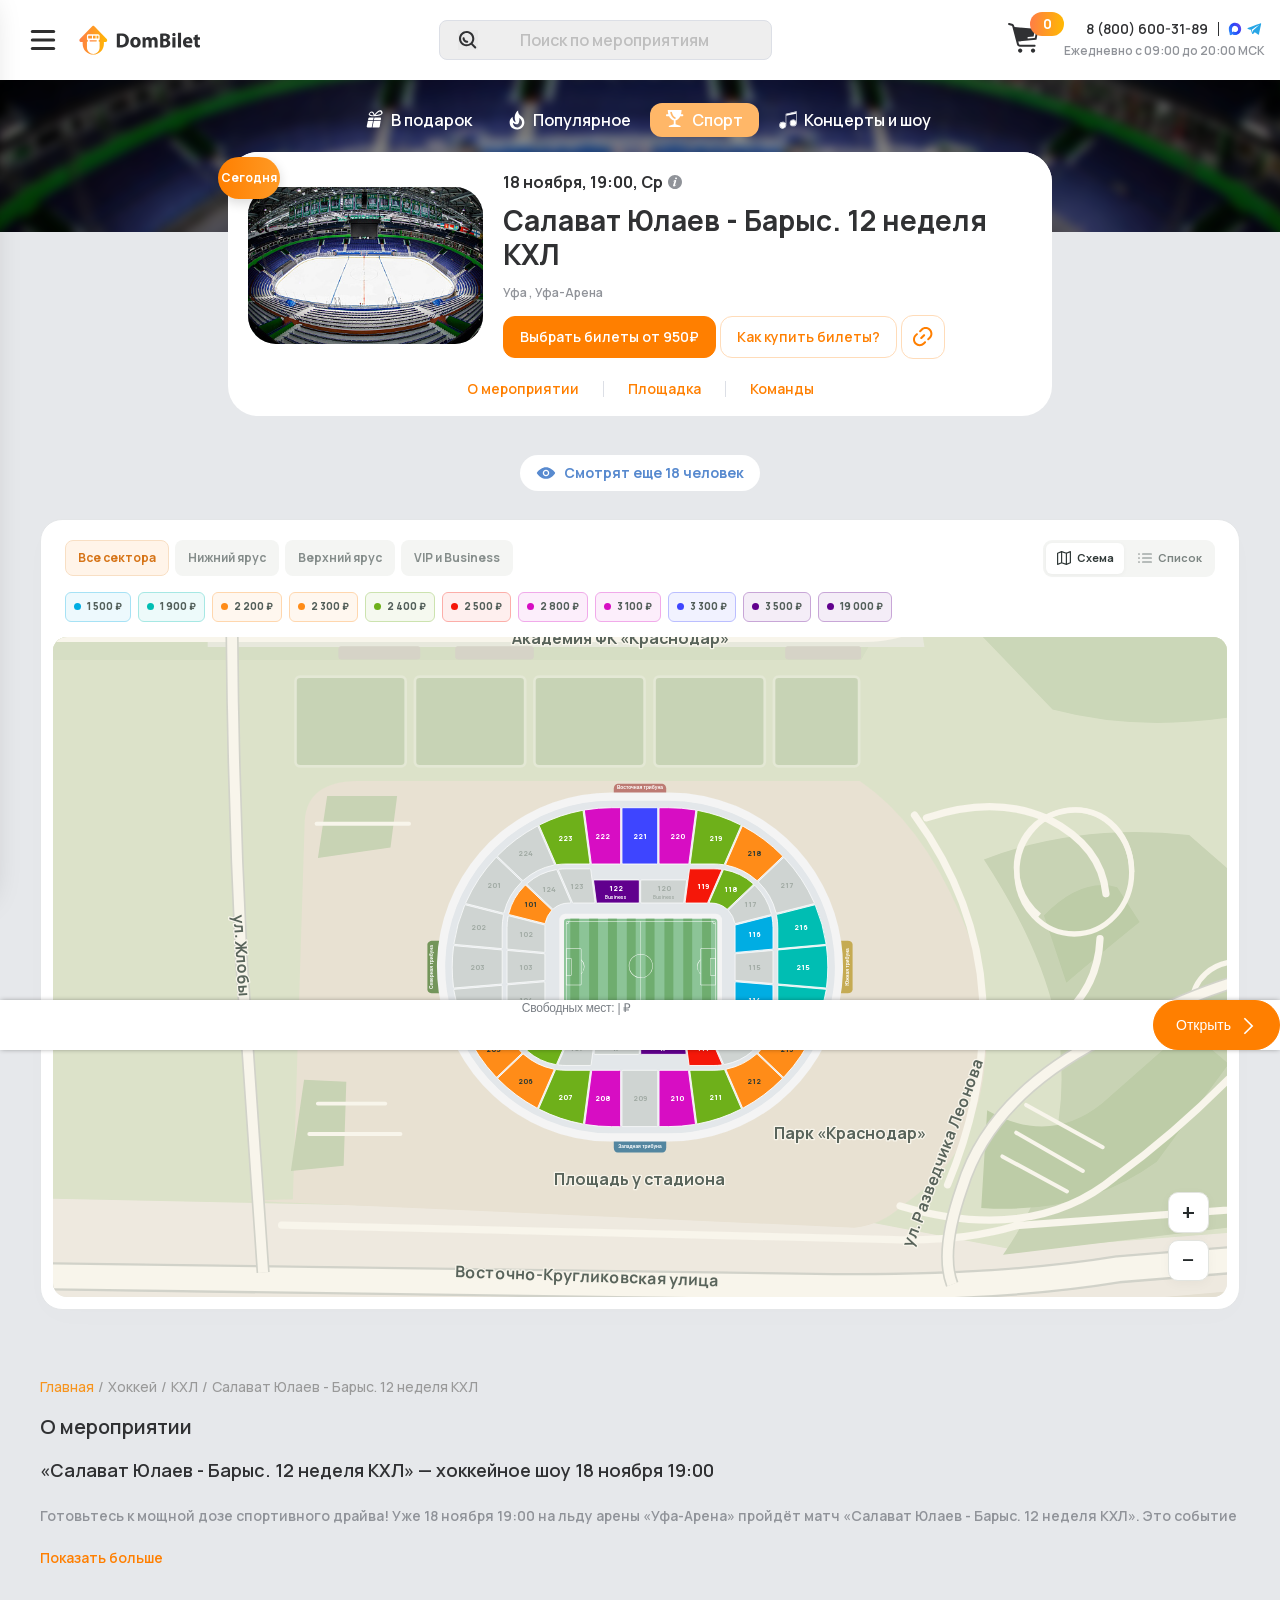
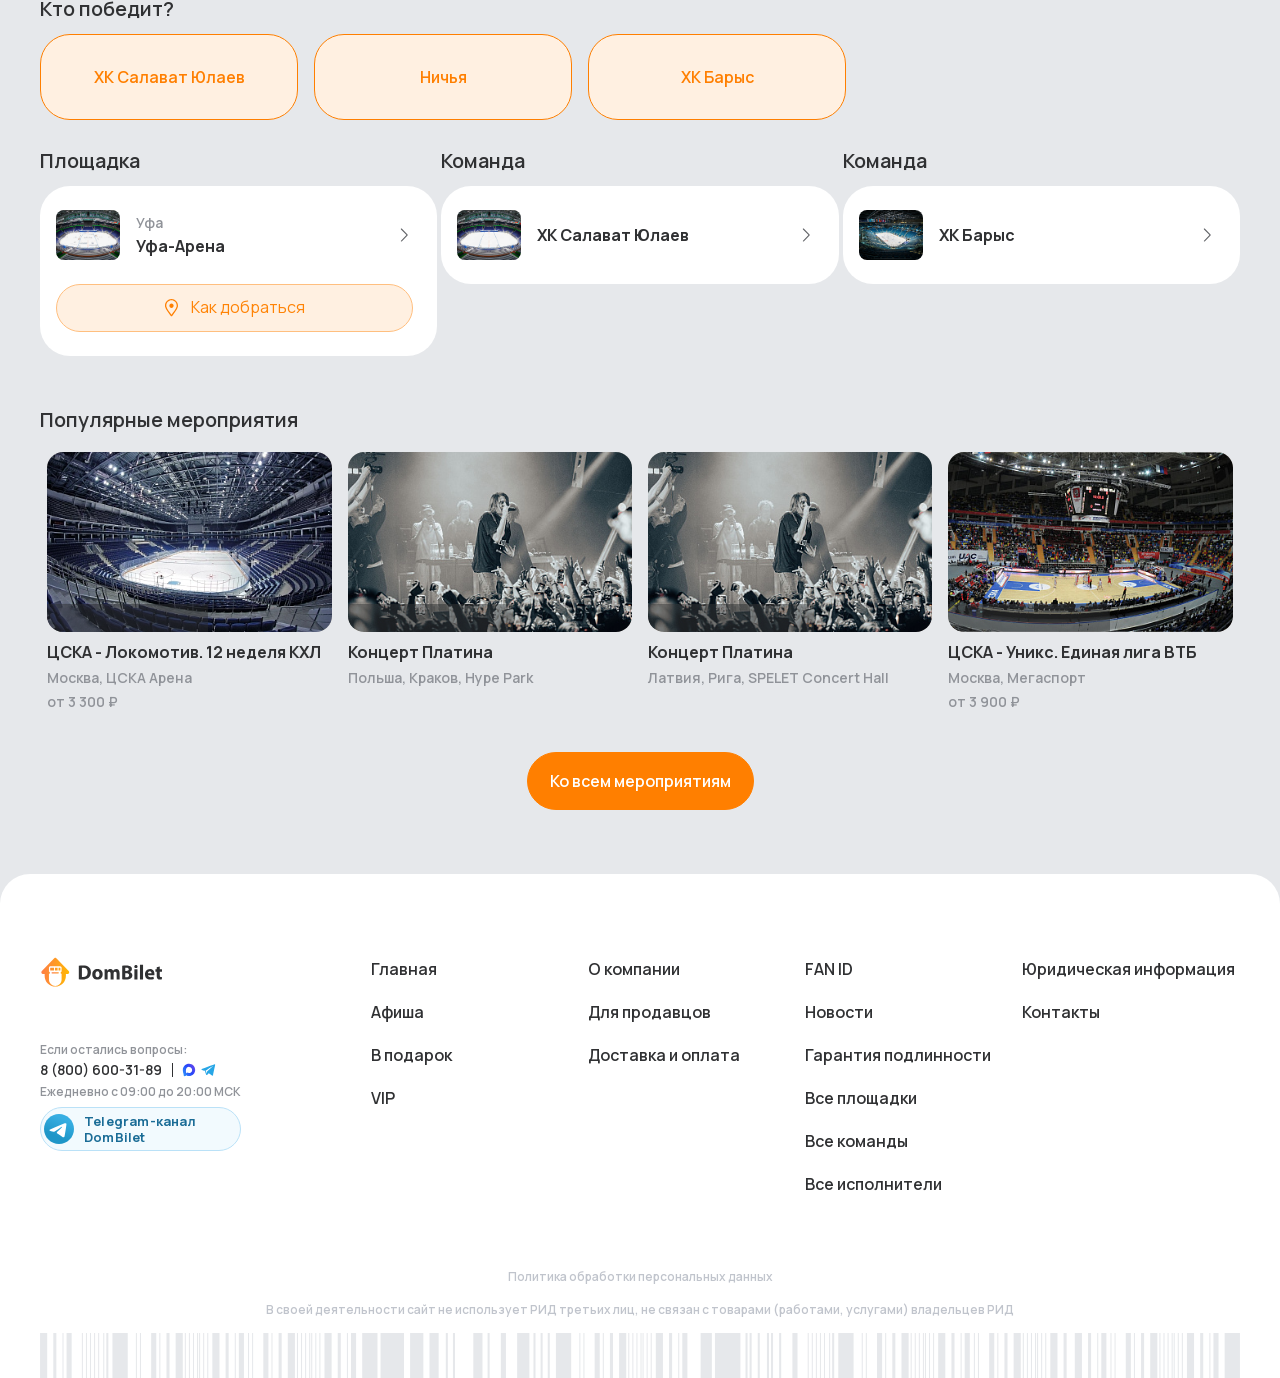
==== commit e8c45d34: "Restore the original Yas Marina premium footprints" ====
--- a/site/krasnodar/index.html
+++ b/site/krasnodar/index.html
@@ -1329,5 +1329,5 @@
     "description": "Билеты на Салават Юлаев - Барыс. 12 неделя КХЛ, Уфа. Начало 18 ноября 19:00 на площадке Уфа-Арена. Выбирайте лучшие места и покупайте билеты с гарантией подлинности на dombilet.ru быстро, удобно, безопасно."
 }
 </script>
-<script src="../schemes/embedded.js?v=27"></script></body>
+<script src="../schemes/embedded.js?v=28"></script></body>
 </html>
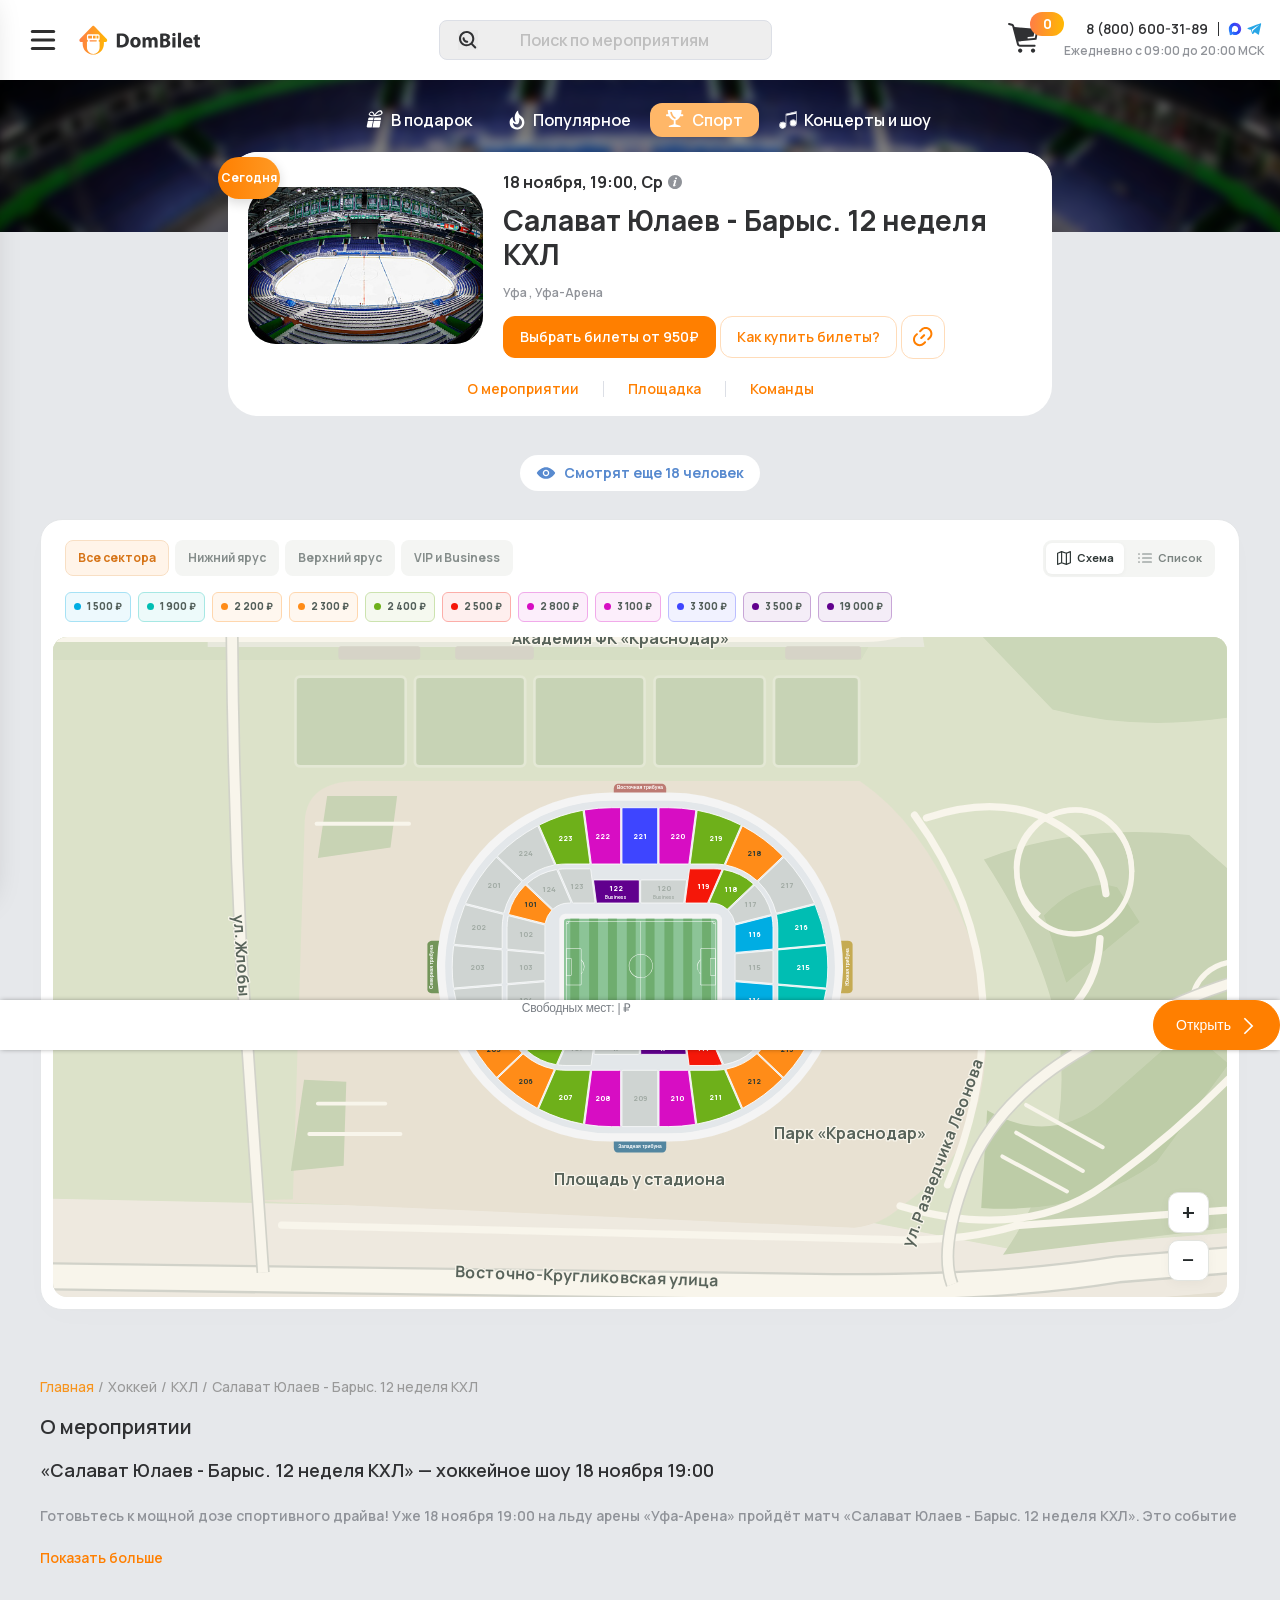
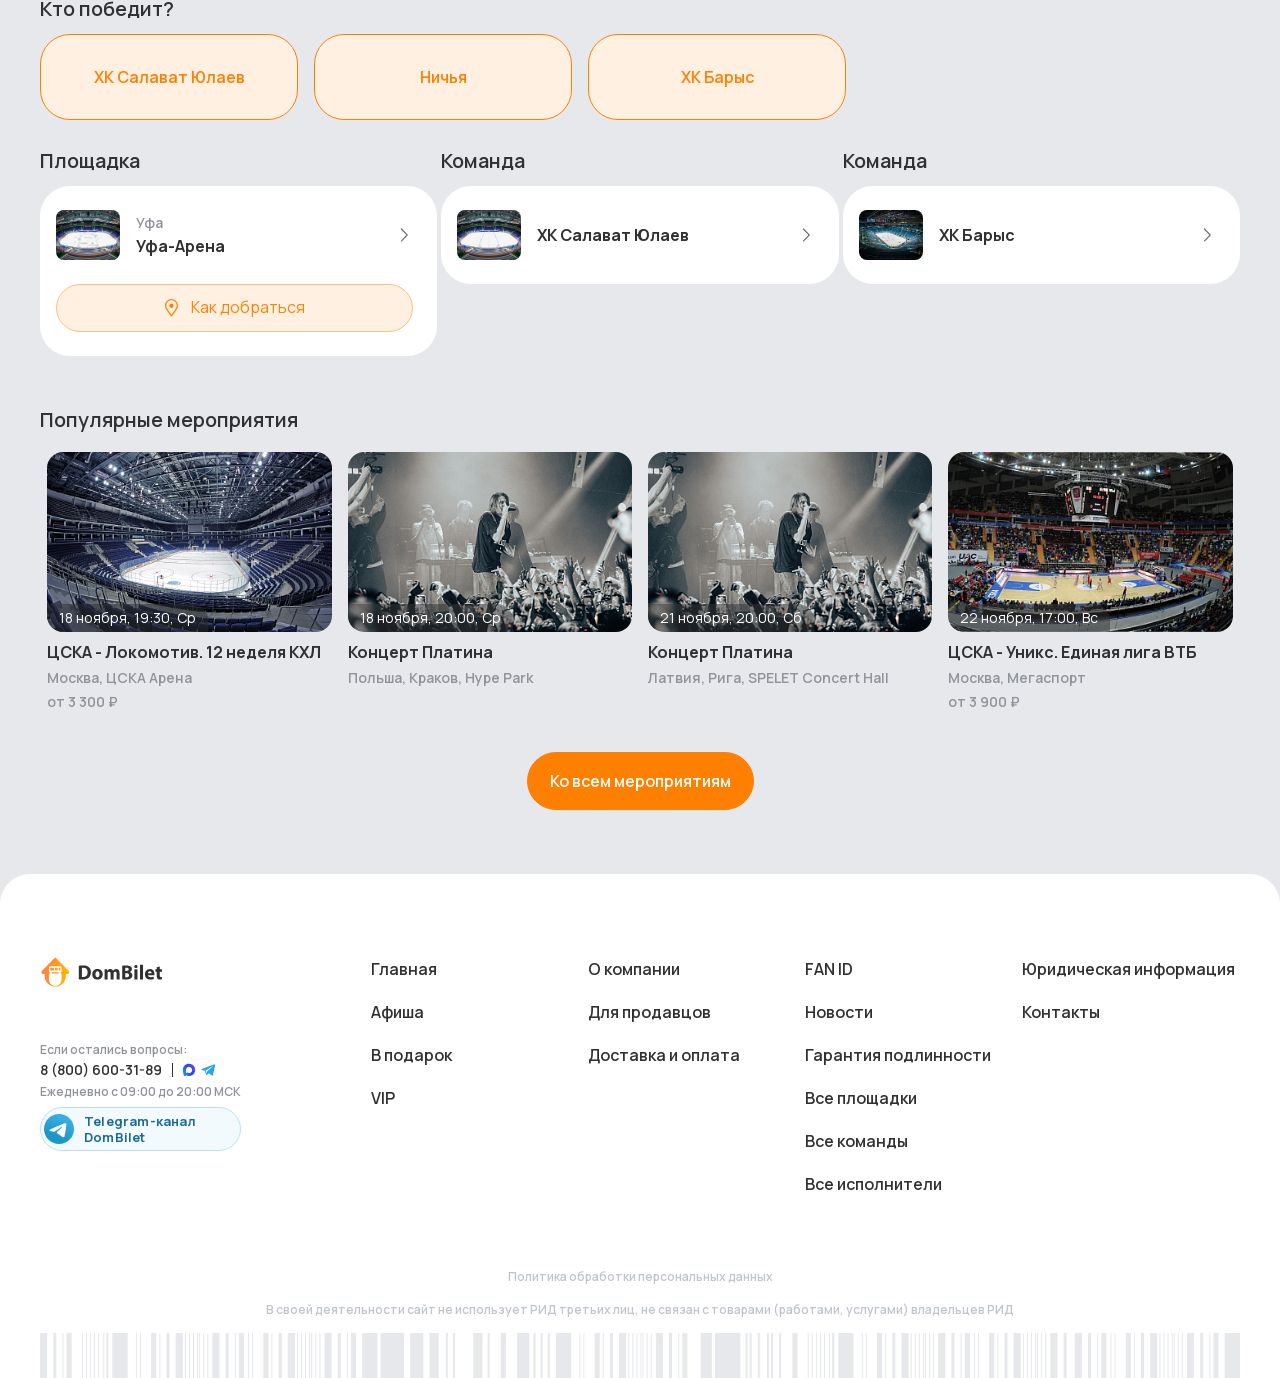
==== commit 8ec14be3: "Use the trackside building as the Paddock Club sector" ====
--- a/site/krasnodar/index.html
+++ b/site/krasnodar/index.html
@@ -1329,5 +1329,5 @@
     "description": "Билеты на Салават Юлаев - Барыс. 12 неделя КХЛ, Уфа. Начало 18 ноября 19:00 на площадке Уфа-Арена. Выбирайте лучшие места и покупайте билеты с гарантией подлинности на dombilet.ru быстро, удобно, безопасно."
 }
 </script>
-<script src="../schemes/embedded.js?v=28"></script></body>
+<script src="../schemes/embedded.js?v=29"></script></body>
 </html>
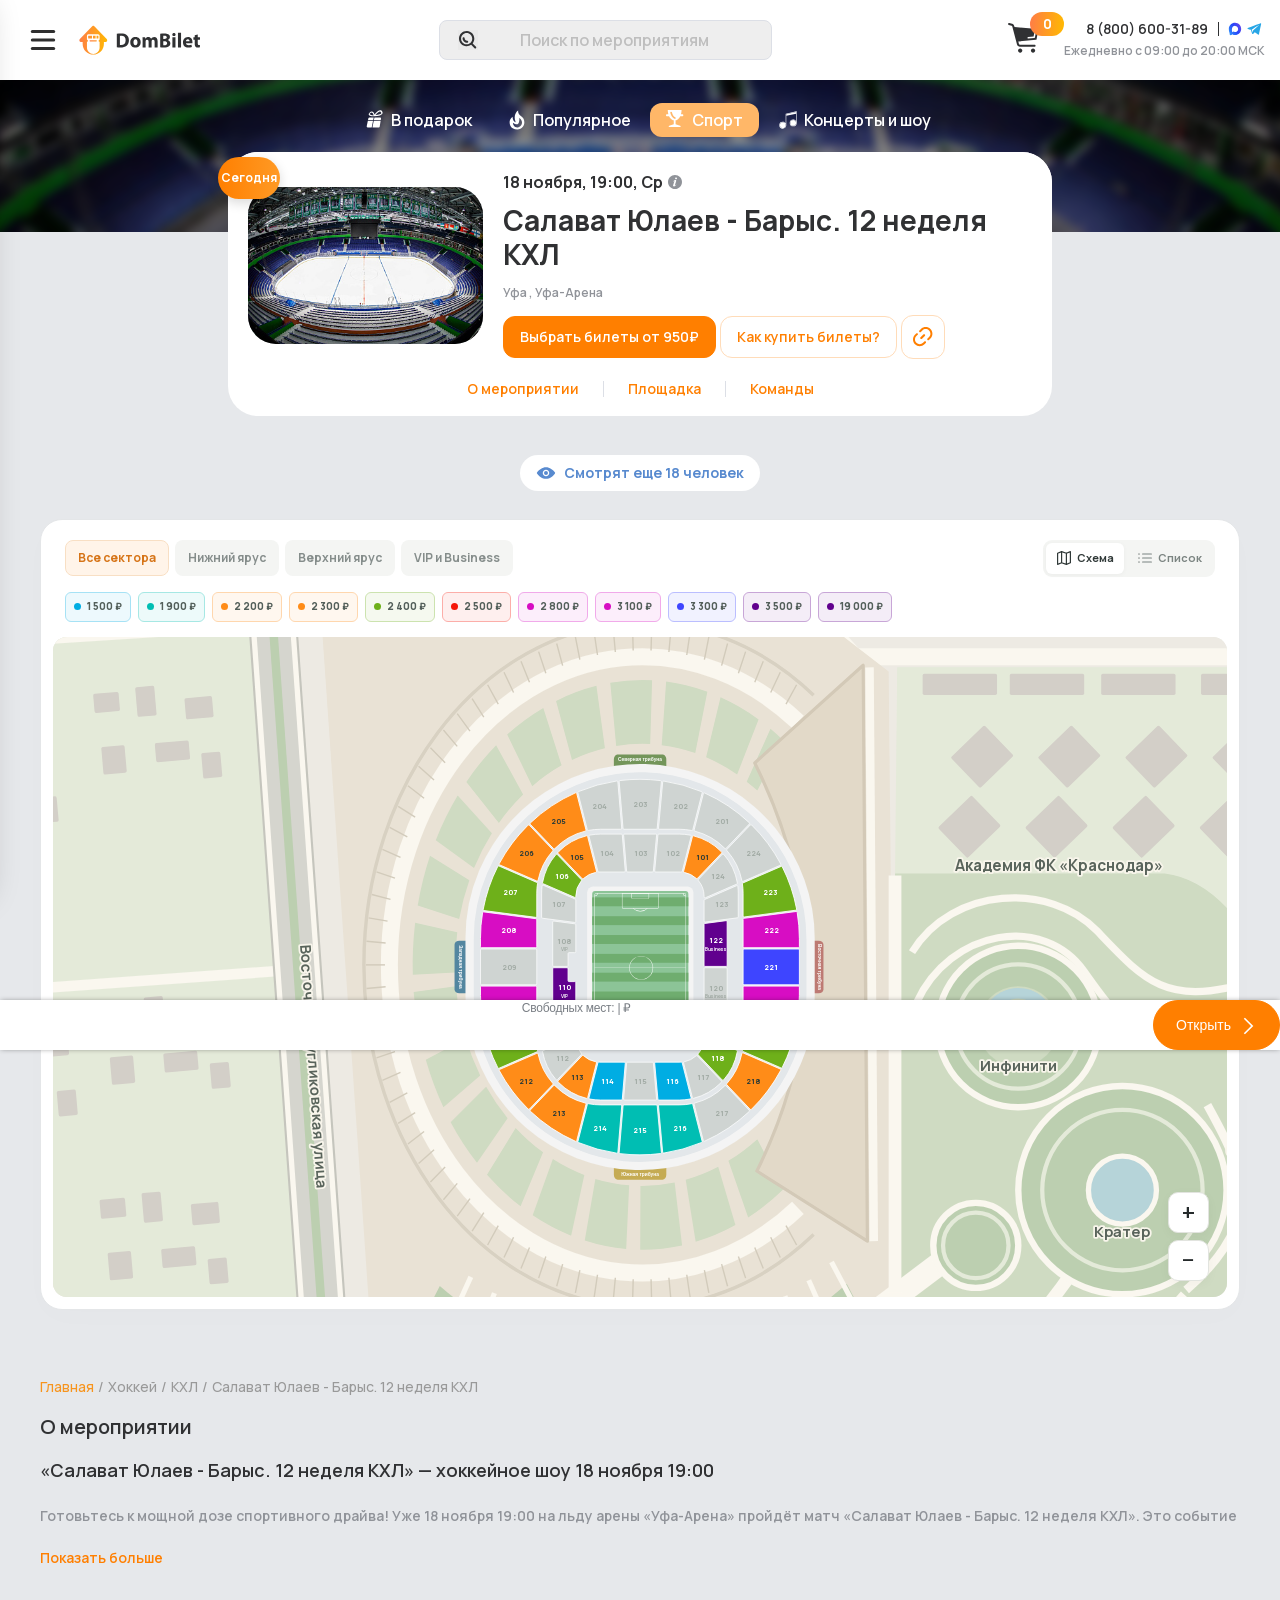
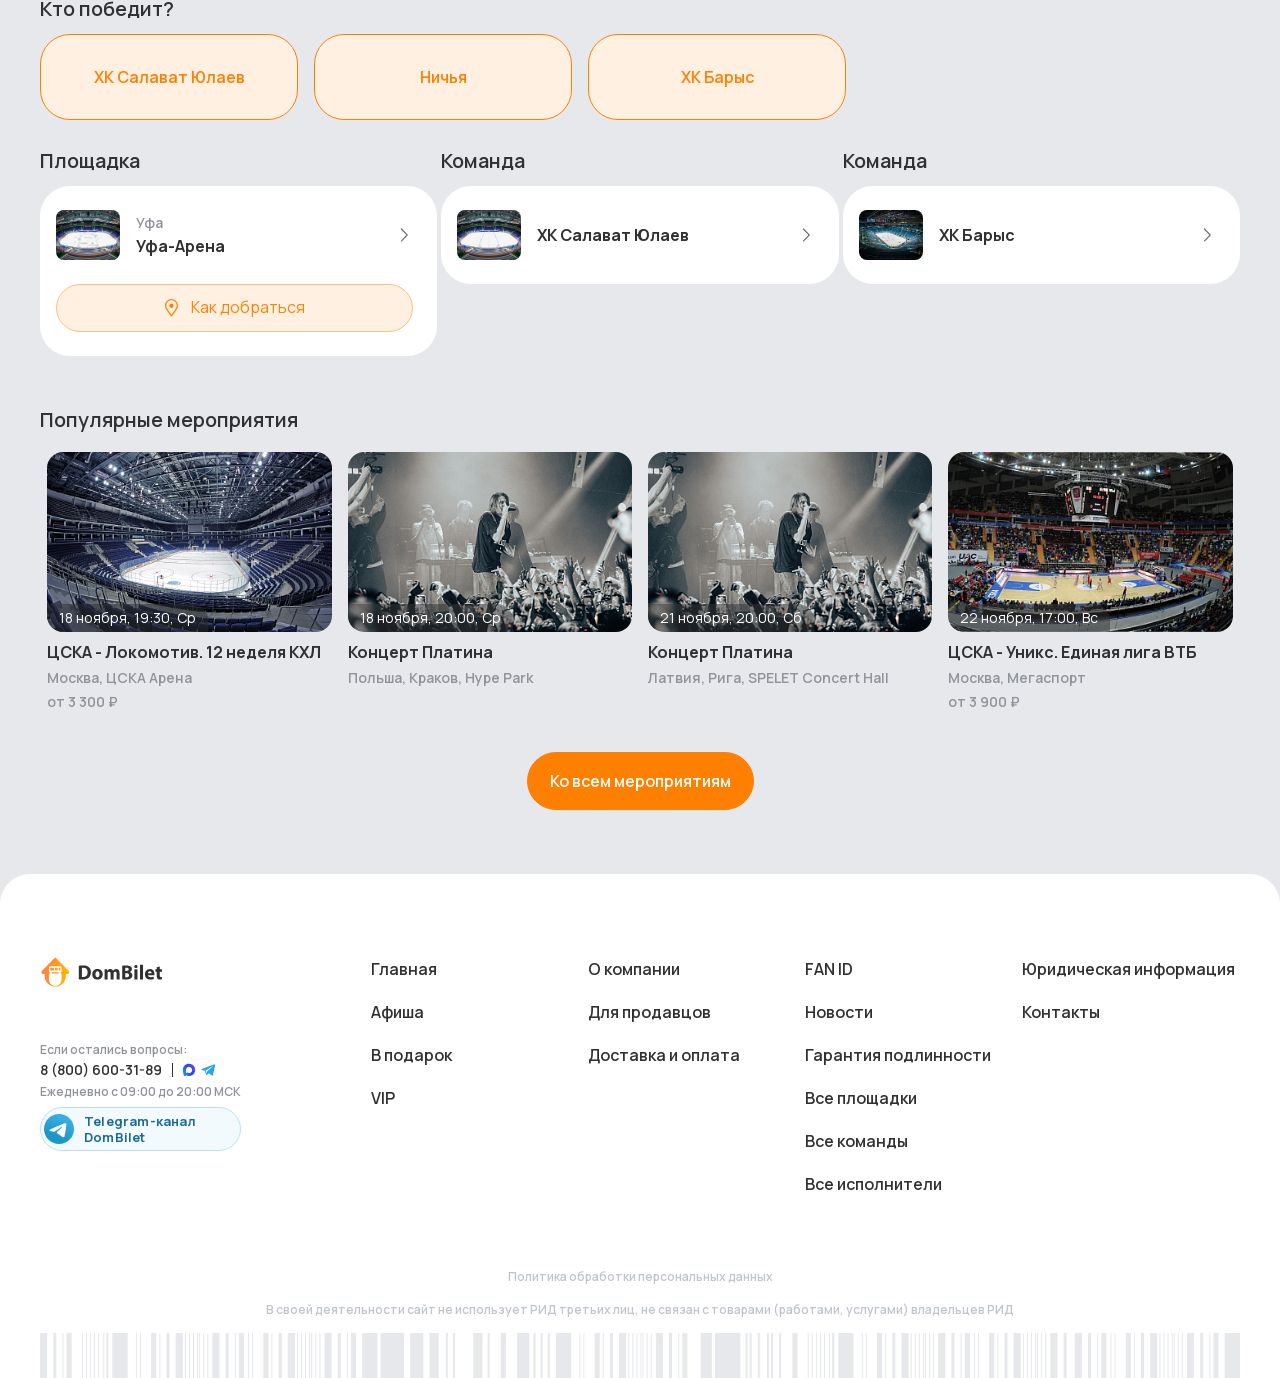
==== commit 9feb909f: "Align the Ozon Arena ticket map with the stadium precinct and park" ====
--- a/site/krasnodar/index.html
+++ b/site/krasnodar/index.html
@@ -1329,5 +1329,5 @@
     "description": "Билеты на Салават Юлаев - Барыс. 12 неделя КХЛ, Уфа. Начало 18 ноября 19:00 на площадке Уфа-Арена. Выбирайте лучшие места и покупайте билеты с гарантией подлинности на dombilet.ru быстро, удобно, безопасно."
 }
 </script>
-<script src="../schemes/embedded.js?v=29"></script></body>
+<script src="../schemes/embedded.js?v=32"></script></body>
 </html>
